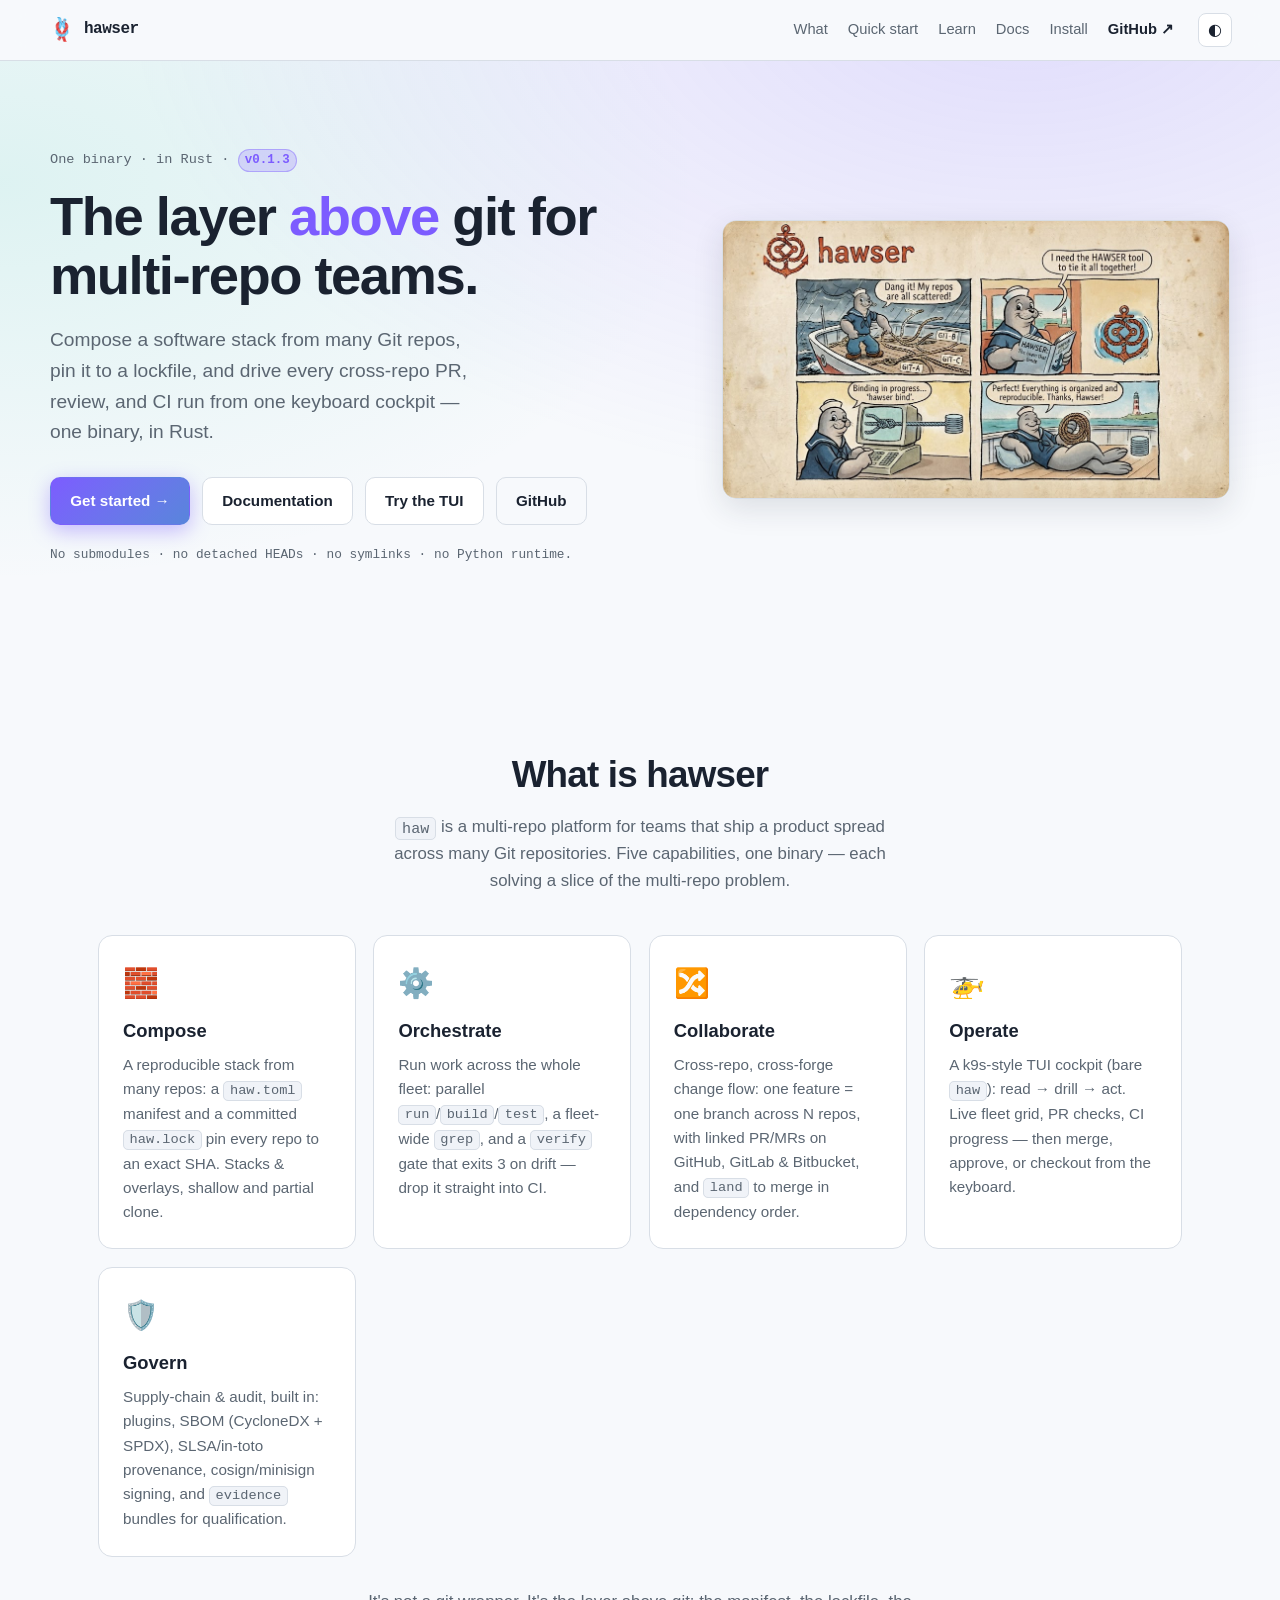
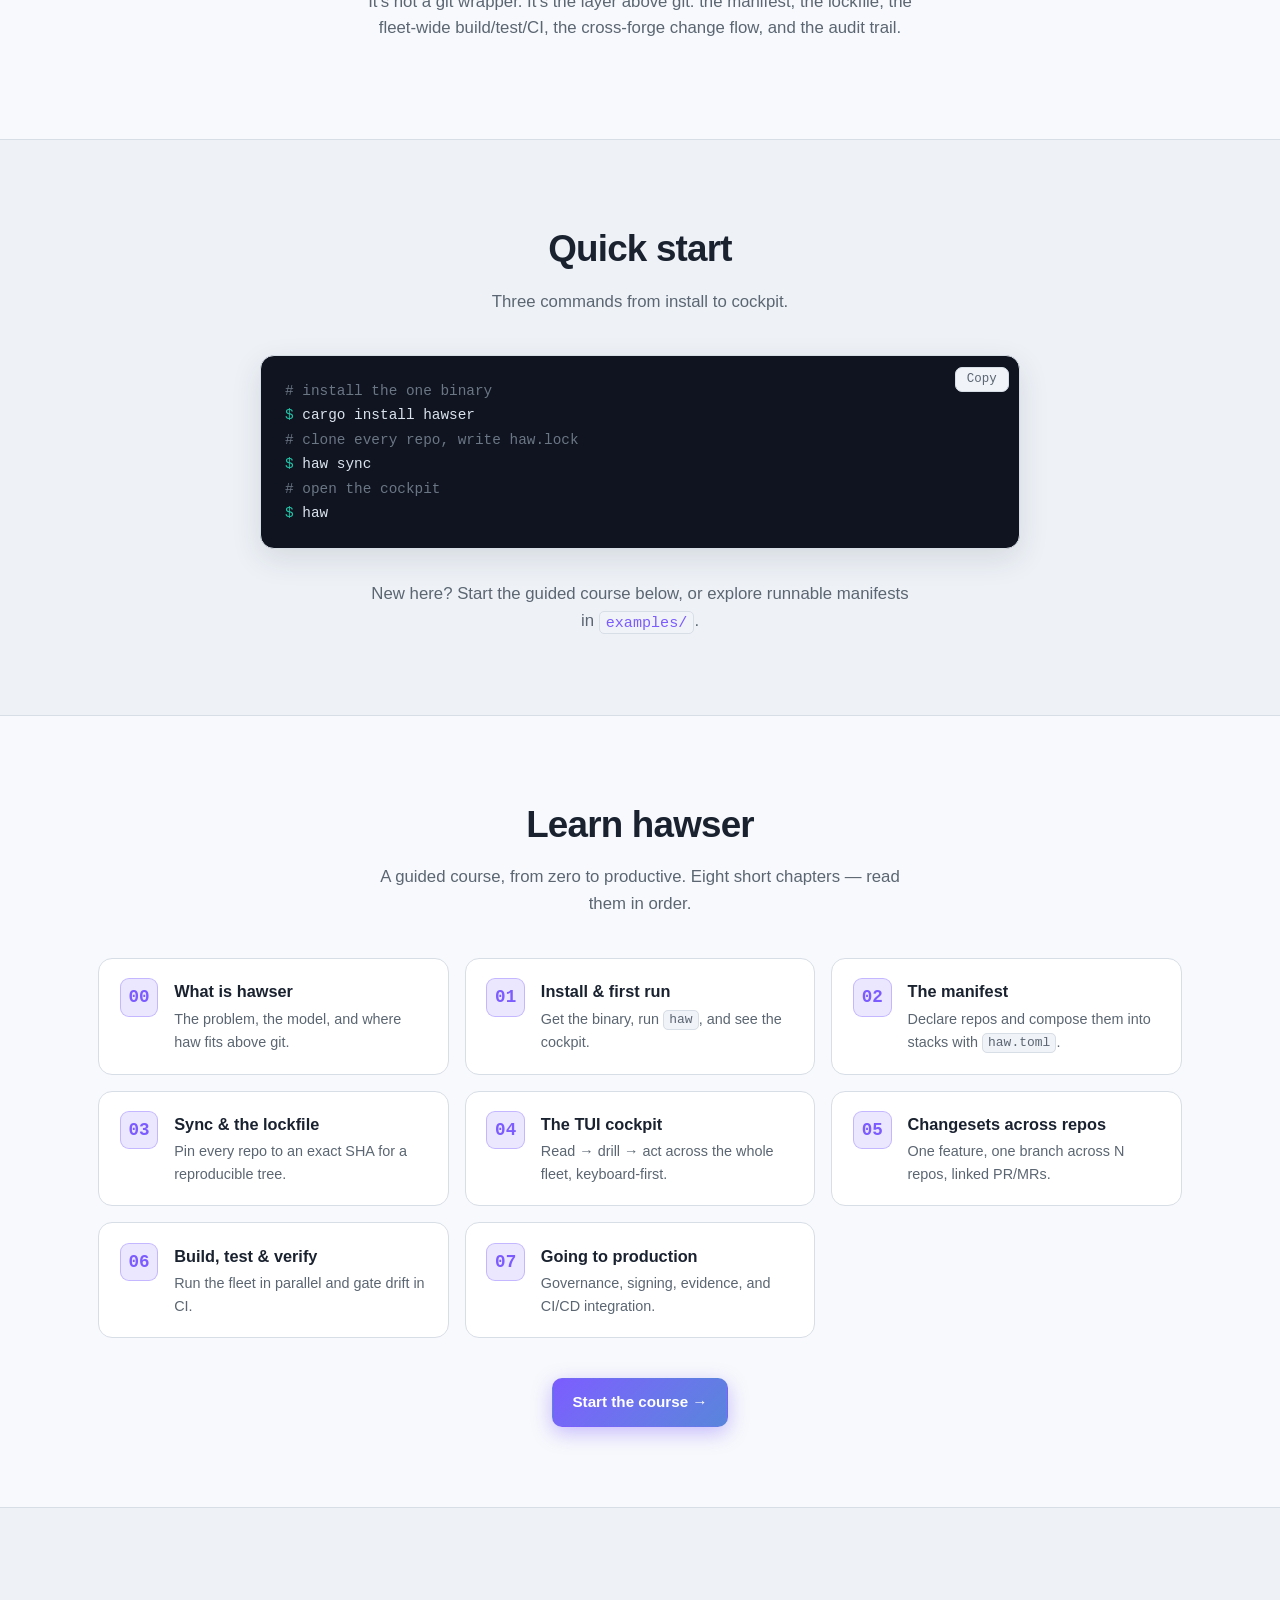
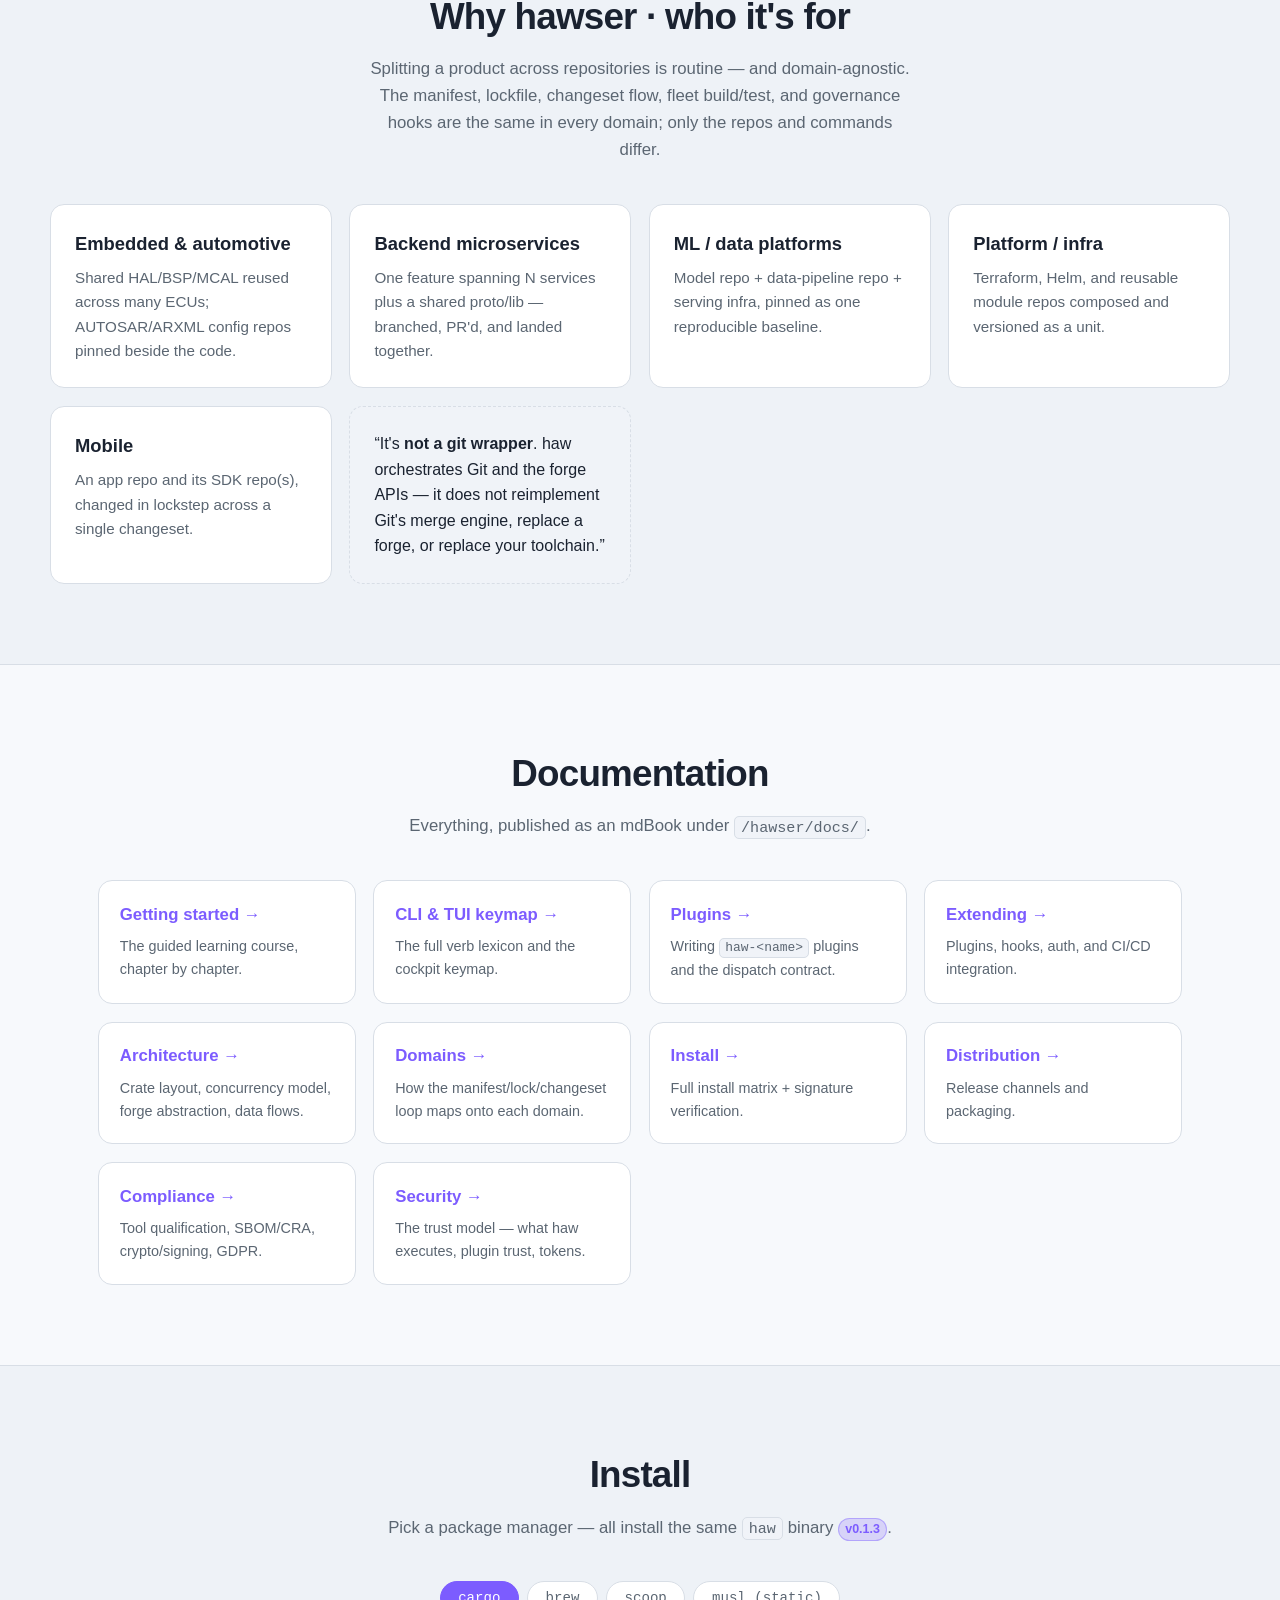
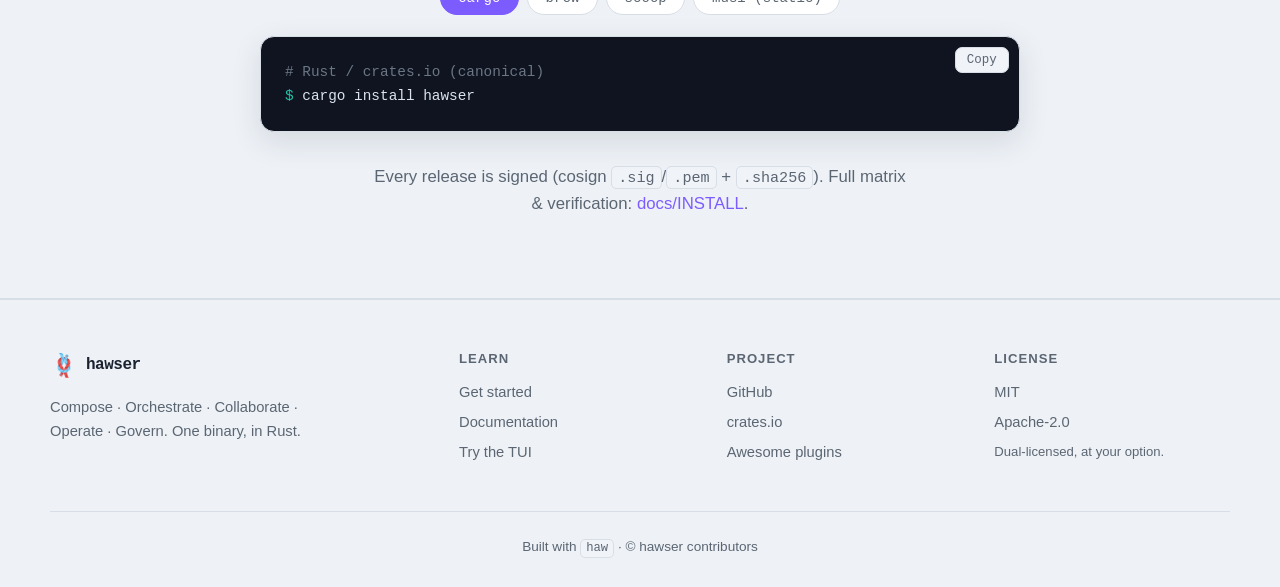
==== landing/index.html @ ba402259 "docs: 0.1.3 currency + pedagogical 'Learn hawser' course (8 chapters, OpenClassrooms-style) + a real" ====
<!DOCTYPE html>
<html lang="en" data-theme="dark">
<head>
<meta charset="utf-8">
<meta name="viewport" content="width=device-width, initial-scale=1">
<title>hawser — one binary to compose, orchestrate & govern a multi-repo stack</title>
<meta name="description" content="Compose a software stack from many Git repos, pin it to a lockfile, and drive every cross-repo PR, review, and CI run from one keyboard cockpit. One binary. In Rust.">
<meta name="color-scheme" content="dark light">
<meta property="og:title" content="hawser — the layer above git for multi-repo teams">
<meta property="og:description" content="Compose a stack from many Git repos, pin it to a lockfile, and drive every cross-repo PR, review, and CI run from one keyboard cockpit. One binary. In Rust.">
<meta property="og:image" content="hawser-comic.jpeg">
<meta property="og:type" content="website">
<link rel="stylesheet" href="styles.css">
<link rel="icon" href="data:image/svg+xml,<svg xmlns='http://www.w3.org/2000/svg' viewBox='0 0 100 100'><text y='.9em' font-size='90'>🪢</text></svg>">
</head>
<body>

<header class="nav">
  <a class="brand" href="#top">
    <span class="brand-mark">🪢</span>
    <span class="brand-name">hawser</span>
  </a>
  <nav class="nav-links">
    <a href="#what">What</a>
    <a href="#quickstart">Quick start</a>
    <a href="#learn">Learn</a>
    <a href="#docs">Docs</a>
    <a href="#install">Install</a>
    <a href="https://github.com/Nastwinns/hawser" class="nav-gh" rel="noopener">GitHub ↗</a>
  </nav>
  <button id="theme-toggle" class="theme-toggle" aria-label="Toggle light/dark theme" title="Toggle theme">◐</button>
</header>

<a id="top"></a>

<!-- ============ HERO ============ -->
<section class="hero">
  <div class="hero-inner">
    <div class="hero-copy">
      <p class="eyebrow">One binary · in Rust · <span class="badge">v0.1.3</span></p>
      <h1>The layer <em>above</em> git for multi-repo teams.</h1>
      <p class="tagline">
        Compose a software stack from many Git repos, pin it to a lockfile, and drive
        every cross-repo PR, review, and CI run from one keyboard cockpit — one binary,
        in Rust.
      </p>
      <div class="cta-row">
        <a class="btn btn-primary" href="/hawser/docs/learn/00-what-is-hawser.html">Get started →</a>
        <a class="btn" href="/hawser/docs/">Documentation</a>
        <a class="btn" href="/hawser/try/">Try the TUI</a>
        <a class="btn btn-ghost" href="https://github.com/Nastwinns/hawser" rel="noopener">GitHub</a>
      </div>
      <p class="hero-note">No submodules · no detached HEADs · no symlinks · no Python runtime.</p>
    </div>
    <div class="hero-art">
      <img src="hawser-comic.jpeg" alt="hawser — the beam that binds the repos" loading="eager" width="720" height="720">
    </div>
  </div>
</section>

<!-- ============ WHAT IS HAWSER (5 PILLARS) ============ -->
<section id="what" class="section">
  <div class="section-head">
    <h2>What is hawser</h2>
    <p class="lede">
      <code>haw</code> is a multi-repo platform for teams that ship a product spread across
      many Git repositories. Five capabilities, one binary — each solving a slice of the
      multi-repo problem.
    </p>
  </div>
  <div class="grid cards-5">
    <article class="card">
      <span class="card-icon">🧱</span>
      <h3>Compose</h3>
      <p>A reproducible stack from many repos: a <code>haw.toml</code> manifest and a committed <code>haw.lock</code> pin every repo to an exact SHA. Stacks &amp; overlays, shallow and partial clone.</p>
    </article>
    <article class="card">
      <span class="card-icon">⚙️</span>
      <h3>Orchestrate</h3>
      <p>Run work across the whole fleet: parallel <code>run</code>/<code>build</code>/<code>test</code>, a fleet-wide <code>grep</code>, and a <code>verify</code> gate that exits 3 on drift — drop it straight into CI.</p>
    </article>
    <article class="card">
      <span class="card-icon">🔀</span>
      <h3>Collaborate</h3>
      <p>Cross-repo, cross-forge change flow: one feature = one branch across N repos, with linked PR/MRs on GitHub, GitLab &amp; Bitbucket, and <code>land</code> to merge in dependency order.</p>
    </article>
    <article class="card">
      <span class="card-icon">🚁</span>
      <h3>Operate</h3>
      <p>A k9s-style TUI cockpit (bare <code>haw</code>): read → drill → act. Live fleet grid, PR checks, CI progress — then merge, approve, or checkout from the keyboard.</p>
    </article>
    <article class="card">
      <span class="card-icon">🛡️</span>
      <h3>Govern</h3>
      <p>Supply-chain &amp; audit, built in: plugins, SBOM (CycloneDX + SPDX), SLSA/in-toto provenance, cosign/minisign signing, and <code>evidence</code> bundles for qualification.</p>
    </article>
  </div>
  <p class="not-a-wrapper">
    It's not a git wrapper. It's the layer above git: the manifest, the lockfile, the
    fleet-wide build/test/CI, the cross-forge change flow, and the audit trail.
  </p>
</section>

<!-- ============ QUICK START ============ -->
<section id="quickstart" class="section section-alt">
  <div class="section-head">
    <h2>Quick start</h2>
    <p class="lede">Three commands from install to cockpit.</p>
  </div>
  <div class="code-block">
    <button class="copy-btn" data-copy="cargo install hawser
haw sync
haw" aria-label="Copy commands">Copy</button>
    <pre><code><span class="c-comment"># install the one binary</span>
<span class="c-prompt">$</span> cargo install hawser
<span class="c-comment"># clone every repo, write haw.lock</span>
<span class="c-prompt">$</span> haw sync
<span class="c-comment"># open the cockpit</span>
<span class="c-prompt">$</span> haw</code></pre>
  </div>
  <p class="lede center">
    New here? Start the guided course below, or explore runnable manifests in
    <a href="https://github.com/Nastwinns/hawser/tree/main/examples" rel="noopener"><code>examples/</code></a>.
  </p>
</section>

<!-- ============ LEARN (COURSE) ============ -->
<section id="learn" class="section">
  <div class="section-head">
    <h2>Learn hawser</h2>
    <p class="lede">A guided course, from zero to productive. Eight short chapters — read them in order.</p>
  </div>
  <ol class="course">
    <li class="course-step">
      <a href="/hawser/docs/learn/00-what-is-hawser.html">
        <span class="step-num">00</span>
        <span class="step-body"><strong>What is hawser</strong><span>The problem, the model, and where haw fits above git.</span></span>
      </a>
    </li>
    <li class="course-step">
      <a href="/hawser/docs/learn/01-install-and-first-run.html">
        <span class="step-num">01</span>
        <span class="step-body"><strong>Install &amp; first run</strong><span>Get the binary, run <code>haw</code>, and see the cockpit.</span></span>
      </a>
    </li>
    <li class="course-step">
      <a href="/hawser/docs/learn/02-the-manifest.html">
        <span class="step-num">02</span>
        <span class="step-body"><strong>The manifest</strong><span>Declare repos and compose them into stacks with <code>haw.toml</code>.</span></span>
      </a>
    </li>
    <li class="course-step">
      <a href="/hawser/docs/learn/03-sync-and-the-lockfile.html">
        <span class="step-num">03</span>
        <span class="step-body"><strong>Sync &amp; the lockfile</strong><span>Pin every repo to an exact SHA for a reproducible tree.</span></span>
      </a>
    </li>
    <li class="course-step">
      <a href="/hawser/docs/learn/04-the-tui-cockpit.html">
        <span class="step-num">04</span>
        <span class="step-body"><strong>The TUI cockpit</strong><span>Read → drill → act across the whole fleet, keyboard-first.</span></span>
      </a>
    </li>
    <li class="course-step">
      <a href="/hawser/docs/learn/05-changesets-across-repos.html">
        <span class="step-num">05</span>
        <span class="step-body"><strong>Changesets across repos</strong><span>One feature, one branch across N repos, linked PR/MRs.</span></span>
      </a>
    </li>
    <li class="course-step">
      <a href="/hawser/docs/learn/06-build-test-and-verify.html">
        <span class="step-num">06</span>
        <span class="step-body"><strong>Build, test &amp; verify</strong><span>Run the fleet in parallel and gate drift in CI.</span></span>
      </a>
    </li>
    <li class="course-step">
      <a href="/hawser/docs/learn/07-going-to-production.html">
        <span class="step-num">07</span>
        <span class="step-body"><strong>Going to production</strong><span>Governance, signing, evidence, and CI/CD integration.</span></span>
      </a>
    </li>
  </ol>
  <div class="center">
    <a class="btn btn-primary" href="/hawser/docs/learn/00-what-is-hawser.html">Start the course →</a>
  </div>
</section>

<!-- ============ WHY / WHO IT'S FOR ============ -->
<section id="why" class="section section-alt">
  <div class="section-head">
    <h2>Why hawser · who it's for</h2>
    <p class="lede">
      Splitting a product across repositories is routine — and domain-agnostic. The
      manifest, lockfile, changeset flow, fleet build/test, and governance hooks are the
      same in every domain; only the repos and commands differ.
    </p>
  </div>
  <div class="grid cards-domains">
    <article class="card">
      <h3>Embedded &amp; automotive</h3>
      <p>Shared HAL/BSP/MCAL reused across many ECUs; AUTOSAR/ARXML config repos pinned beside the code.</p>
    </article>
    <article class="card">
      <h3>Backend microservices</h3>
      <p>One feature spanning N services plus a shared proto/lib — branched, PR'd, and landed together.</p>
    </article>
    <article class="card">
      <h3>ML / data platforms</h3>
      <p>Model repo + data-pipeline repo + serving infra, pinned as one reproducible baseline.</p>
    </article>
    <article class="card">
      <h3>Platform / infra</h3>
      <p>Terraform, Helm, and reusable module repos composed and versioned as a unit.</p>
    </article>
    <article class="card">
      <h3>Mobile</h3>
      <p>An app repo and its SDK repo(s), changed in lockstep across a single changeset.</p>
    </article>
    <article class="card card-quote">
      <p>“It's <strong>not a git wrapper</strong>. haw orchestrates Git and the forge APIs — it does not reimplement Git's merge engine, replace a forge, or replace your toolchain.”</p>
    </article>
  </div>
</section>

<!-- ============ DOCS INDEX ============ -->
<section id="docs" class="section">
  <div class="section-head">
    <h2>Documentation</h2>
    <p class="lede">Everything, published as an mdBook under <code>/hawser/docs/</code>.</p>
  </div>
  <div class="grid docs-grid">
    <a class="doc-link" href="/hawser/docs/learn/00-what-is-hawser.html">
      <h3>Getting started →</h3><p>The guided learning course, chapter by chapter.</p>
    </a>
    <a class="doc-link" href="/hawser/docs/CLI-DESIGN.html">
      <h3>CLI &amp; TUI keymap →</h3><p>The full verb lexicon and the cockpit keymap.</p>
    </a>
    <a class="doc-link" href="/hawser/docs/PLUGINS.html">
      <h3>Plugins →</h3><p>Writing <code>haw-&lt;name&gt;</code> plugins and the dispatch contract.</p>
    </a>
    <a class="doc-link" href="/hawser/docs/EXTENDING.html">
      <h3>Extending →</h3><p>Plugins, hooks, auth, and CI/CD integration.</p>
    </a>
    <a class="doc-link" href="/hawser/docs/ARCHITECTURE.html">
      <h3>Architecture →</h3><p>Crate layout, concurrency model, forge abstraction, data flows.</p>
    </a>
    <a class="doc-link" href="/hawser/docs/DOMAINS.html">
      <h3>Domains →</h3><p>How the manifest/lock/changeset loop maps onto each domain.</p>
    </a>
    <a class="doc-link" href="/hawser/docs/INSTALL.html">
      <h3>Install →</h3><p>Full install matrix + signature verification.</p>
    </a>
    <a class="doc-link" href="https://github.com/Nastwinns/hawser/blob/main/docs/DISTRIBUTION.md" rel="noopener">
      <h3>Distribution →</h3><p>Release channels and packaging.</p>
    </a>
    <a class="doc-link" href="/hawser/docs/COMPLIANCE.html">
      <h3>Compliance →</h3><p>Tool qualification, SBOM/CRA, crypto/signing, GDPR.</p>
    </a>
    <a class="doc-link" href="/hawser/docs/SECURITY.html">
      <h3>Security →</h3><p>The trust model — what haw executes, plugin trust, tokens.</p>
    </a>
  </div>
</section>

<!-- ============ INSTALL ============ -->
<section id="install" class="section section-alt">
  <div class="section-head">
    <h2>Install</h2>
    <p class="lede">Pick a package manager — all install the same <code>haw</code> binary <span class="badge">v0.1.3</span>.</p>
  </div>
  <div class="tabs" role="tablist">
    <button class="tab active" role="tab" data-tab="cargo">cargo</button>
    <button class="tab" role="tab" data-tab="brew">brew</button>
    <button class="tab" role="tab" data-tab="scoop">scoop</button>
    <button class="tab" role="tab" data-tab="musl">musl (static)</button>
  </div>

  <div class="tab-panel active" data-panel="cargo">
    <div class="code-block">
      <button class="copy-btn" data-copy="cargo install hawser" aria-label="Copy command">Copy</button>
      <pre><code><span class="c-comment"># Rust / crates.io (canonical)</span>
<span class="c-prompt">$</span> cargo install hawser</code></pre>
    </div>
  </div>
  <div class="tab-panel" data-panel="brew">
    <div class="code-block">
      <button class="copy-btn" data-copy="brew install nastwinns/tap/hawser" aria-label="Copy command">Copy</button>
      <pre><code><span class="c-comment"># macOS + Linux (Homebrew)</span>
<span class="c-prompt">$</span> brew install nastwinns/tap/hawser</code></pre>
    </div>
  </div>
  <div class="tab-panel" data-panel="scoop">
    <div class="code-block">
      <button class="copy-btn" data-copy="scoop bucket add nastwinns https://github.com/Nastwinns/scoop-bucket
scoop install hawser" aria-label="Copy command">Copy</button>
      <pre><code><span class="c-comment"># Windows (Scoop)</span>
<span class="c-prompt">$</span> scoop bucket add nastwinns https://github.com/Nastwinns/scoop-bucket
<span class="c-prompt">$</span> scoop install hawser</code></pre>
    </div>
  </div>
  <div class="tab-panel" data-panel="musl">
    <div class="code-block">
      <button class="copy-btn" data-copy="curl -sSL https://github.com/Nastwinns/hawser/releases/download/v0.1.3/haw-0.1.3-x86_64-unknown-linux-musl.tar.gz | tar xz && sudo install haw /usr/local/bin/" aria-label="Copy command">Copy</button>
      <pre><code><span class="c-comment"># Fully static — no glibc, no runtime; ideal for servers, containers, air-gap</span>
<span class="c-prompt">$</span> curl -sSL https://github.com/Nastwinns/hawser/releases/download/v0.1.3/\
haw-0.1.3-x86_64-unknown-linux-musl.tar.gz | tar xz \
  &amp;&amp; sudo install haw /usr/local/bin/</code></pre>
    </div>
  </div>
  <p class="lede center">
    Every release is signed (cosign <code>.sig</code>/<code>.pem</code> + <code>.sha256</code>).
    Full matrix &amp; verification: <a href="/hawser/docs/INSTALL.html">docs/INSTALL</a>.
  </p>
</section>

<!-- ============ FOOTER ============ -->
<footer class="footer">
  <div class="footer-grid">
    <div class="footer-col">
      <span class="brand"><span class="brand-mark">🪢</span><span class="brand-name">hawser</span></span>
      <p class="footer-tag">Compose · Orchestrate · Collaborate · Operate · Govern. One binary, in Rust.</p>
    </div>
    <div class="footer-col">
      <h4>Learn</h4>
      <a href="/hawser/docs/learn/00-what-is-hawser.html">Get started</a>
      <a href="/hawser/docs/">Documentation</a>
      <a href="/hawser/try/">Try the TUI</a>
    </div>
    <div class="footer-col">
      <h4>Project</h4>
      <a href="https://github.com/Nastwinns/hawser" rel="noopener">GitHub</a>
      <a href="https://crates.io/crates/hawser" rel="noopener">crates.io</a>
      <a href="https://github.com/Nastwinns/hawser/blob/main/AWESOME-HAW-PLUGINS.md" rel="noopener">Awesome plugins</a>
    </div>
    <div class="footer-col">
      <h4>License</h4>
      <a href="https://github.com/Nastwinns/hawser/blob/main/LICENSE-MIT" rel="noopener">MIT</a>
      <a href="https://github.com/Nastwinns/hawser/blob/main/LICENSE-APACHE" rel="noopener">Apache-2.0</a>
      <p class="footer-small">Dual-licensed, at your option.</p>
    </div>
  </div>
  <p class="footer-bottom">Built with <code>haw</code> · © hawser contributors</p>
</footer>

<script src="app.js"></script>
</body>
</html>
---- landing/styles.css ----
/* ===== hawser landing — hand-written CSS ===== */

:root {
  --bg:        #0d1117;
  --bg-alt:    #12181f;
  --surface:   #161b22;
  --surface-2: #1c232c;
  --border:    #2a323d;
  --text:      #e6edf3;
  --text-dim:  #9aa7b4;
  --accent:    #7c5cff;   /* hawser violet */
  --accent-2:  #22c3a6;   /* teal */
  --accent-3:  #ffb454;   /* rope amber */
  --code-bg:   #0a0e14;
  --shadow:    0 10px 40px rgba(0,0,0,.4);
  --radius:    14px;
  --mono: ui-monospace, "SF Mono", "JetBrains Mono", "Fira Code", Menlo, Consolas, monospace;
  --sans: -apple-system, BlinkMacSystemFont, "Segoe UI", Roboto, Helvetica, Arial, sans-serif;
}

[data-theme="light"] {
  --bg:        #f7f9fc;
  --bg-alt:    #eef2f7;
  --surface:   #ffffff;
  --surface-2: #f0f3f8;
  --border:    #d8dee6;
  --text:      #1a2230;
  --text-dim:  #5b6672;
  --code-bg:   #0f1420;
  --shadow:    0 10px 30px rgba(30,40,60,.12);
}

* { box-sizing: border-box; }

html { scroll-behavior: smooth; }

body {
  margin: 0;
  font-family: var(--sans);
  background: var(--bg);
  color: var(--text);
  line-height: 1.6;
  -webkit-font-smoothing: antialiased;
}

a { color: var(--accent); text-decoration: none; }
a:hover { text-decoration: underline; }

code {
  font-family: var(--mono);
  font-size: .9em;
  background: var(--surface-2);
  padding: .1em .4em;
  border-radius: 5px;
  border: 1px solid var(--border);
}

em { font-style: normal; color: var(--accent); }

/* ===== NAV ===== */
.nav {
  position: sticky;
  top: 0;
  z-index: 50;
  display: flex;
  align-items: center;
  gap: 1.5rem;
  padding: .75rem clamp(1rem, 5vw, 3rem);
  background: color-mix(in srgb, var(--bg) 82%, transparent);
  backdrop-filter: blur(12px);
  border-bottom: 1px solid var(--border);
}
.brand { display: flex; align-items: center; gap: .5rem; font-weight: 700; color: var(--text); }
.brand:hover { text-decoration: none; }
.brand-mark { font-size: 1.4rem; }
.brand-name { font-family: var(--mono); letter-spacing: -.5px; }
.nav-links { display: flex; gap: 1.25rem; margin-left: auto; align-items: center; }
.nav-links a { color: var(--text-dim); font-size: .92rem; }
.nav-links a:hover { color: var(--text); text-decoration: none; }
.nav-gh { color: var(--text) !important; font-weight: 600; }
.theme-toggle {
  background: var(--surface); border: 1px solid var(--border); color: var(--text);
  width: 34px; height: 34px; border-radius: 8px; cursor: pointer; font-size: 1rem;
}
.theme-toggle:hover { border-color: var(--accent); }

/* ===== HERO ===== */
.hero {
  padding: clamp(2.5rem, 7vw, 5.5rem) clamp(1rem, 5vw, 3rem);
  background:
    radial-gradient(900px 500px at 80% -10%, color-mix(in srgb, var(--accent) 18%, transparent), transparent),
    radial-gradient(700px 400px at 0% 20%, color-mix(in srgb, var(--accent-2) 12%, transparent), transparent);
}
.hero-inner {
  max-width: 1180px; margin: 0 auto;
  display: grid; grid-template-columns: 1.1fr .9fr; gap: clamp(1.5rem, 4vw, 3.5rem);
  align-items: center;
}
.eyebrow { font-family: var(--mono); color: var(--text-dim); font-size: .85rem; margin: 0 0 1rem; }
.badge {
  display: inline-block; background: color-mix(in srgb, var(--accent) 20%, transparent);
  color: var(--accent); border: 1px solid color-mix(in srgb, var(--accent) 40%, transparent);
  padding: .05em .5em; border-radius: 999px; font-size: .78rem; font-weight: 600;
}
.hero h1 {
  font-size: clamp(2.1rem, 5vw, 3.4rem); line-height: 1.08; margin: 0 0 1.2rem; letter-spacing: -1.5px;
}
.tagline { font-size: clamp(1rem, 2vw, 1.2rem); color: var(--text-dim); max-width: 40ch; margin: 0 0 1.8rem; }
.cta-row { display: flex; flex-wrap: wrap; gap: .75rem; margin-bottom: 1.2rem; }
.hero-note { font-family: var(--mono); font-size: .8rem; color: var(--text-dim); }
.hero-art img {
  width: 100%; height: auto; border-radius: var(--radius);
  box-shadow: var(--shadow); border: 1px solid var(--border);
}

/* ===== BUTTONS ===== */
.btn {
  display: inline-flex; align-items: center; gap: .4rem;
  padding: .7rem 1.2rem; border-radius: 10px; font-weight: 600; font-size: .95rem;
  border: 1px solid var(--border); background: var(--surface); color: var(--text);
  transition: transform .12s ease, border-color .12s ease, background .12s ease;
}
.btn:hover { text-decoration: none; transform: translateY(-2px); border-color: var(--accent); }
.btn-primary {
  background: linear-gradient(135deg, var(--accent), color-mix(in srgb, var(--accent) 60%, var(--accent-2)));
  color: #fff; border-color: transparent;
  box-shadow: 0 6px 20px color-mix(in srgb, var(--accent) 40%, transparent);
}
.btn-primary:hover { color: #fff; }
.btn-ghost { background: transparent; }

/* ===== SECTIONS ===== */
.section { padding: clamp(3rem, 7vw, 5rem) clamp(1rem, 5vw, 3rem); max-width: 1180px; margin: 0 auto; }
.section-alt { max-width: none; background: var(--bg-alt); border-block: 1px solid var(--border); }
.section-alt > * { max-width: 1180px; margin-inline: auto; }
.section-head { text-align: center; margin-bottom: 2.5rem; }
.section-head h2 { font-size: clamp(1.6rem, 3.5vw, 2.3rem); margin: 0 0 .6rem; letter-spacing: -.8px; }
.lede { color: var(--text-dim); max-width: 58ch; margin: 0 auto; font-size: 1.05rem; }
.lede.center { text-align: center; margin-top: 2rem; }
.center { text-align: center; }

/* ===== GRIDS / CARDS ===== */
.grid { display: grid; gap: 1.1rem; }
.cards-5 { grid-template-columns: repeat(auto-fit, minmax(220px, 1fr)); }
.cards-domains { grid-template-columns: repeat(auto-fit, minmax(240px, 1fr)); }
.docs-grid { grid-template-columns: repeat(auto-fit, minmax(250px, 1fr)); }

.card {
  background: var(--surface); border: 1px solid var(--border); border-radius: var(--radius);
  padding: 1.5rem; transition: transform .15s ease, border-color .15s ease;
}
.card:hover { transform: translateY(-3px); border-color: color-mix(in srgb, var(--accent) 50%, var(--border)); }
.card-icon { font-size: 1.8rem; display: block; margin-bottom: .6rem; }
.card h3 { margin: 0 0 .5rem; font-size: 1.15rem; }
.card p { margin: 0; color: var(--text-dim); font-size: .95rem; }
.card-quote { display: flex; align-items: center; background: var(--surface-2); border-style: dashed; }
.card-quote p { color: var(--text); font-size: 1rem; }

.not-a-wrapper {
  margin-top: 2rem; text-align: center; color: var(--text-dim);
  max-width: 62ch; margin-inline: auto; font-size: 1.05rem;
}

/* ===== CODE BLOCK ===== */
.code-block { position: relative; max-width: 760px; margin: 0 auto; }
.code-block pre {
  background: var(--code-bg); color: #dbe4ee; border: 1px solid var(--border);
  border-radius: var(--radius); padding: 1.4rem 1.5rem; overflow-x: auto;
  font-family: var(--mono); font-size: .9rem; line-height: 1.7; box-shadow: var(--shadow);
}
.code-block code { background: none; border: none; padding: 0; font-size: inherit; color: inherit; }
.c-comment { color: #6b7684; }
.c-prompt { color: var(--accent-2); user-select: none; }
.copy-btn {
  position: absolute; top: .7rem; right: .7rem;
  background: var(--surface-2); border: 1px solid var(--border); color: var(--text-dim);
  padding: .3rem .7rem; border-radius: 7px; font-size: .78rem; cursor: pointer; font-family: var(--mono);
  transition: all .12s ease;
}
.copy-btn:hover { color: var(--text); border-color: var(--accent); }
.copy-btn.copied { color: var(--accent-2); border-color: var(--accent-2); }

/* ===== COURSE ===== */
.course {
  list-style: none; padding: 0; margin: 0 0 2.5rem;
  display: grid; grid-template-columns: repeat(auto-fit, minmax(300px, 1fr)); gap: 1rem; counter-reset: none;
}
.course-step a {
  display: flex; gap: 1rem; align-items: flex-start;
  background: var(--surface); border: 1px solid var(--border); border-radius: var(--radius);
  padding: 1.2rem 1.3rem; color: var(--text); height: 100%;
  transition: transform .15s ease, border-color .15s ease;
}
.course-step a:hover { text-decoration: none; transform: translateY(-3px); border-color: var(--accent); }
.step-num {
  font-family: var(--mono); font-weight: 700; font-size: 1.1rem;
  color: var(--accent); background: color-mix(in srgb, var(--accent) 15%, transparent);
  border: 1px solid color-mix(in srgb, var(--accent) 35%, transparent);
  min-width: 2.4rem; height: 2.4rem; display: grid; place-items: center; border-radius: 9px; flex: none;
}
.step-body { display: flex; flex-direction: column; gap: .2rem; }
.step-body strong { font-size: 1.02rem; }
.step-body span { color: var(--text-dim); font-size: .9rem; }

/* ===== DOCS LINKS ===== */
.doc-link {
  display: block; background: var(--surface); border: 1px solid var(--border);
  border-radius: var(--radius); padding: 1.3rem; color: var(--text);
  transition: transform .15s ease, border-color .15s ease;
}
.doc-link:hover { text-decoration: none; transform: translateY(-3px); border-color: var(--accent); }
.doc-link h3 { margin: 0 0 .4rem; font-size: 1.05rem; color: var(--accent); }
.doc-link p { margin: 0; color: var(--text-dim); font-size: .9rem; }

/* ===== TABS ===== */
.tabs { display: flex; flex-wrap: wrap; gap: .5rem; justify-content: center; margin-bottom: 1.3rem; }
.tab {
  background: var(--surface); border: 1px solid var(--border); color: var(--text-dim);
  padding: .5rem 1.1rem; border-radius: 999px; cursor: pointer; font-family: var(--mono); font-size: .88rem;
  transition: all .12s ease;
}
.tab:hover { color: var(--text); }
.tab.active { color: #fff; background: var(--accent); border-color: var(--accent); }
.tab-panel { display: none; }
.tab-panel.active { display: block; }

/* ===== FOOTER ===== */
.footer { background: var(--bg-alt); border-top: 1px solid var(--border); padding: 3rem clamp(1rem, 5vw, 3rem) 2rem; }
.footer-grid {
  max-width: 1180px; margin: 0 auto;
  display: grid; grid-template-columns: 1.6fr 1fr 1fr 1fr; gap: 2rem;
}
.footer-col h4 { margin: 0 0 .8rem; font-size: .82rem; text-transform: uppercase; letter-spacing: 1px; color: var(--text-dim); }
.footer-col a { display: block; color: var(--text-dim); font-size: .92rem; margin-bottom: .4rem; }
.footer-col a:hover { color: var(--text); text-decoration: none; }
.footer-tag { color: var(--text-dim); font-size: .92rem; max-width: 34ch; margin: .8rem 0 0; }
.footer-small { color: var(--text-dim); font-size: .82rem; margin: .3rem 0 0; }
.footer-bottom {
  max-width: 1180px; margin: 2.5rem auto 0; padding-top: 1.5rem; border-top: 1px solid var(--border);
  color: var(--text-dim); font-size: .85rem; text-align: center;
}

/* ===== RESPONSIVE ===== */
@media (max-width: 860px) {
  .hero-inner { grid-template-columns: 1fr; }
  .hero-art { order: -1; }
  .hero-art img { max-width: 420px; margin: 0 auto; display: block; }
  .nav-links { display: none; }
  .footer-grid { grid-template-columns: 1fr 1fr; }
}
@media (max-width: 520px) {
  .footer-grid { grid-template-columns: 1fr; }
  .cta-row .btn { flex: 1 1 auto; justify-content: center; }
}

@media (prefers-reduced-motion: reduce) {
  * { scroll-behavior: auto !important; transition: none !important; }
}
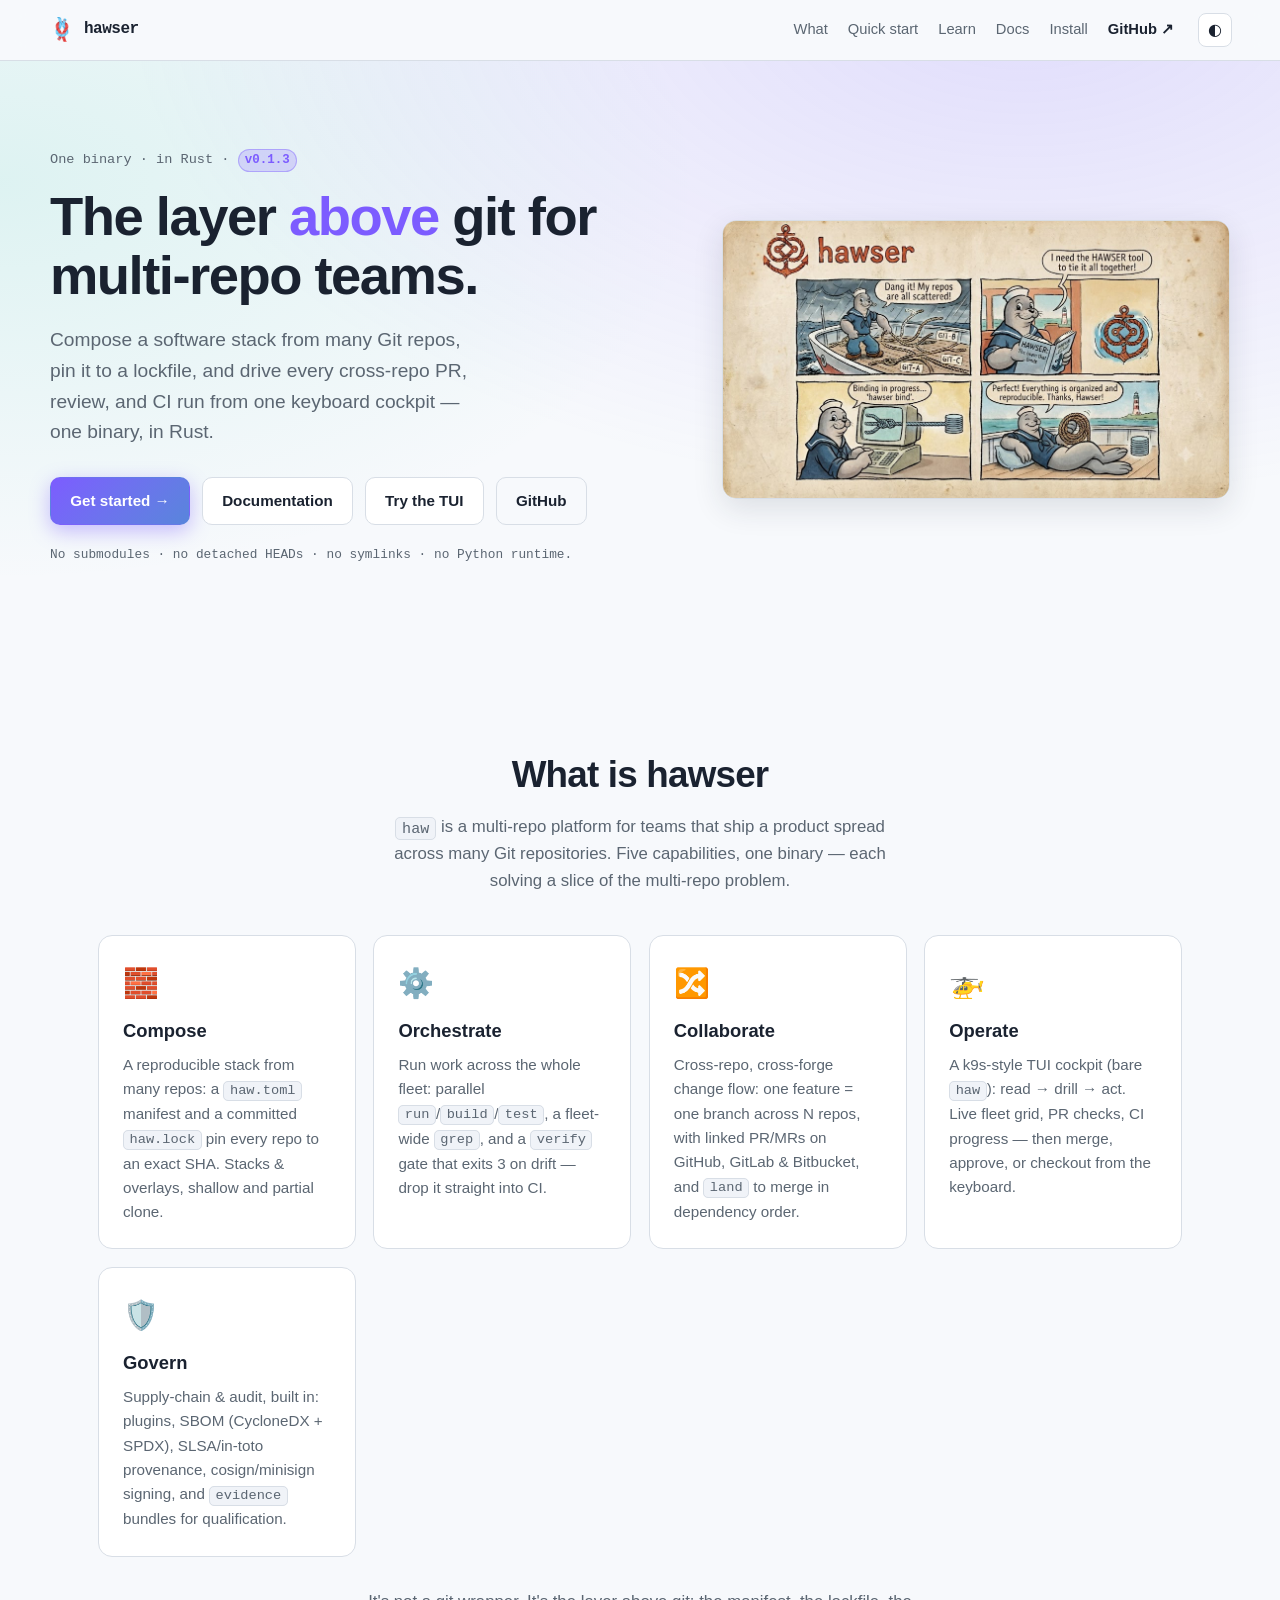
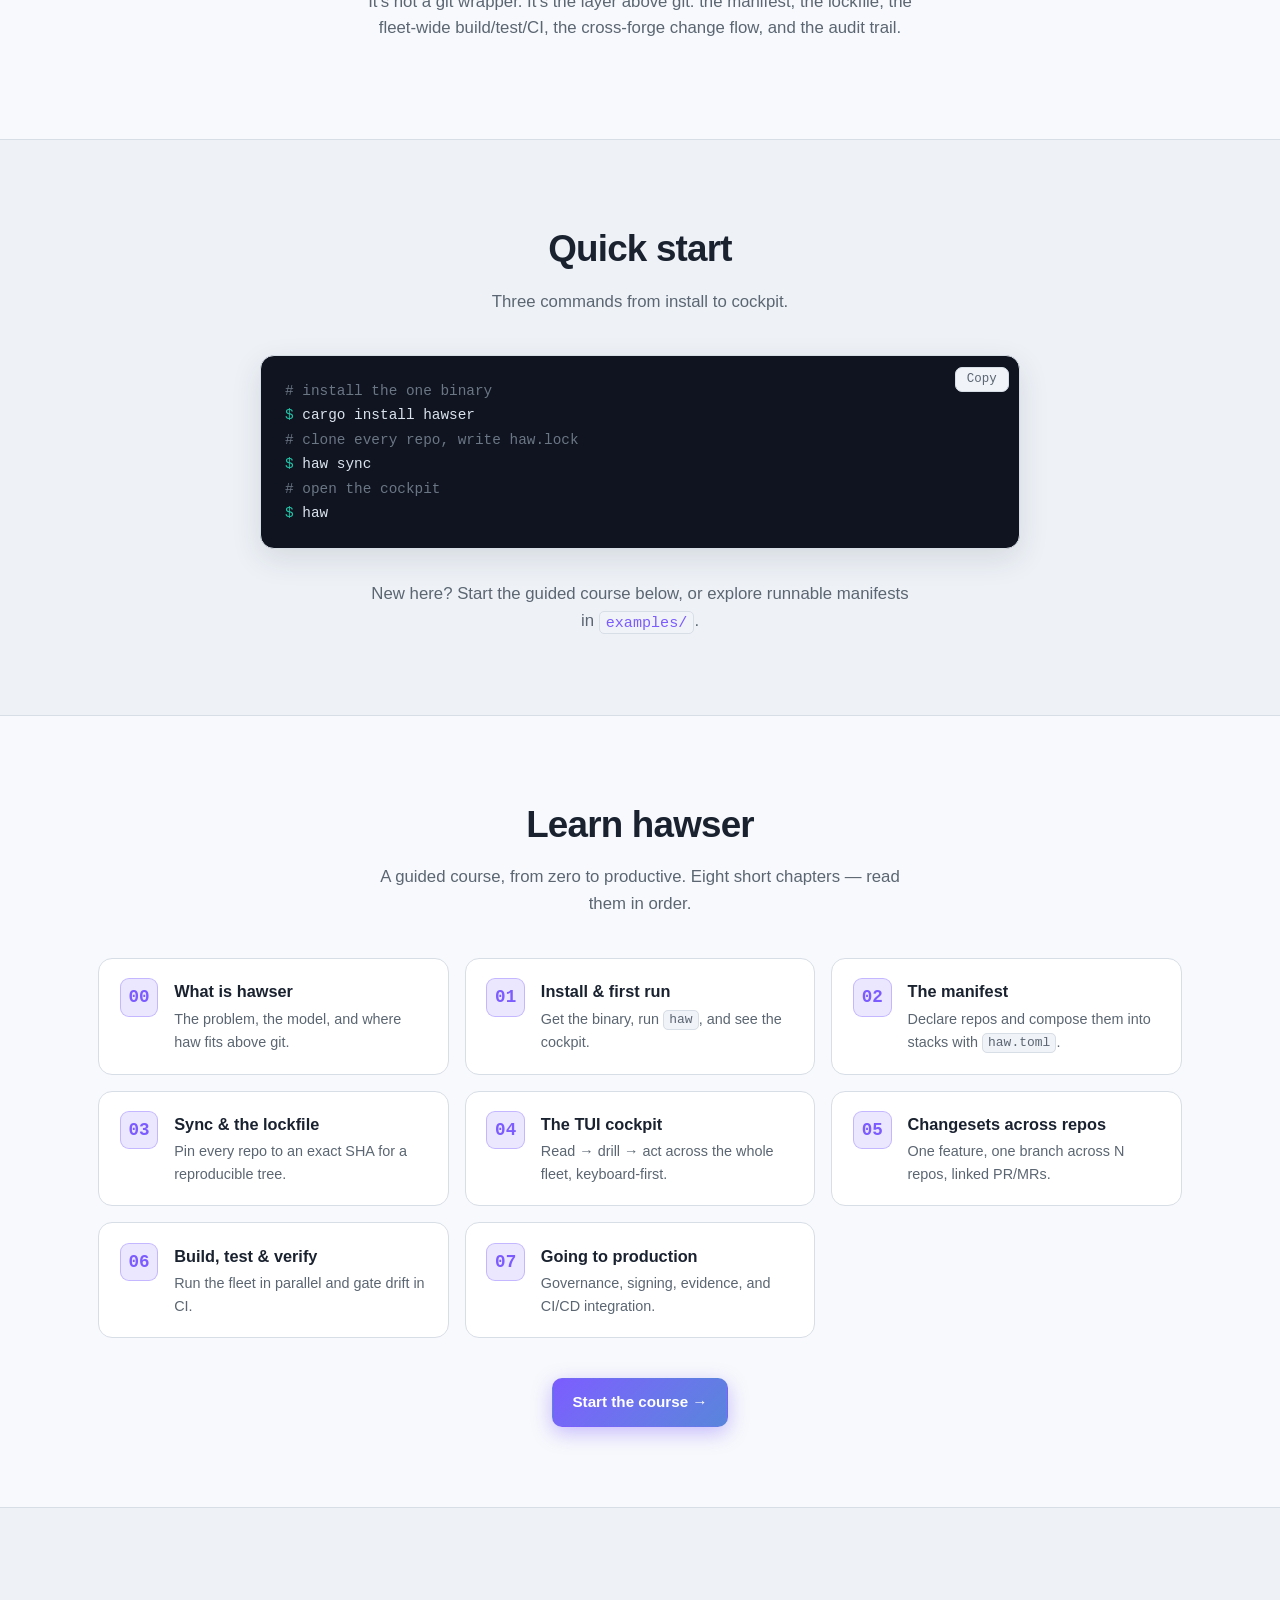
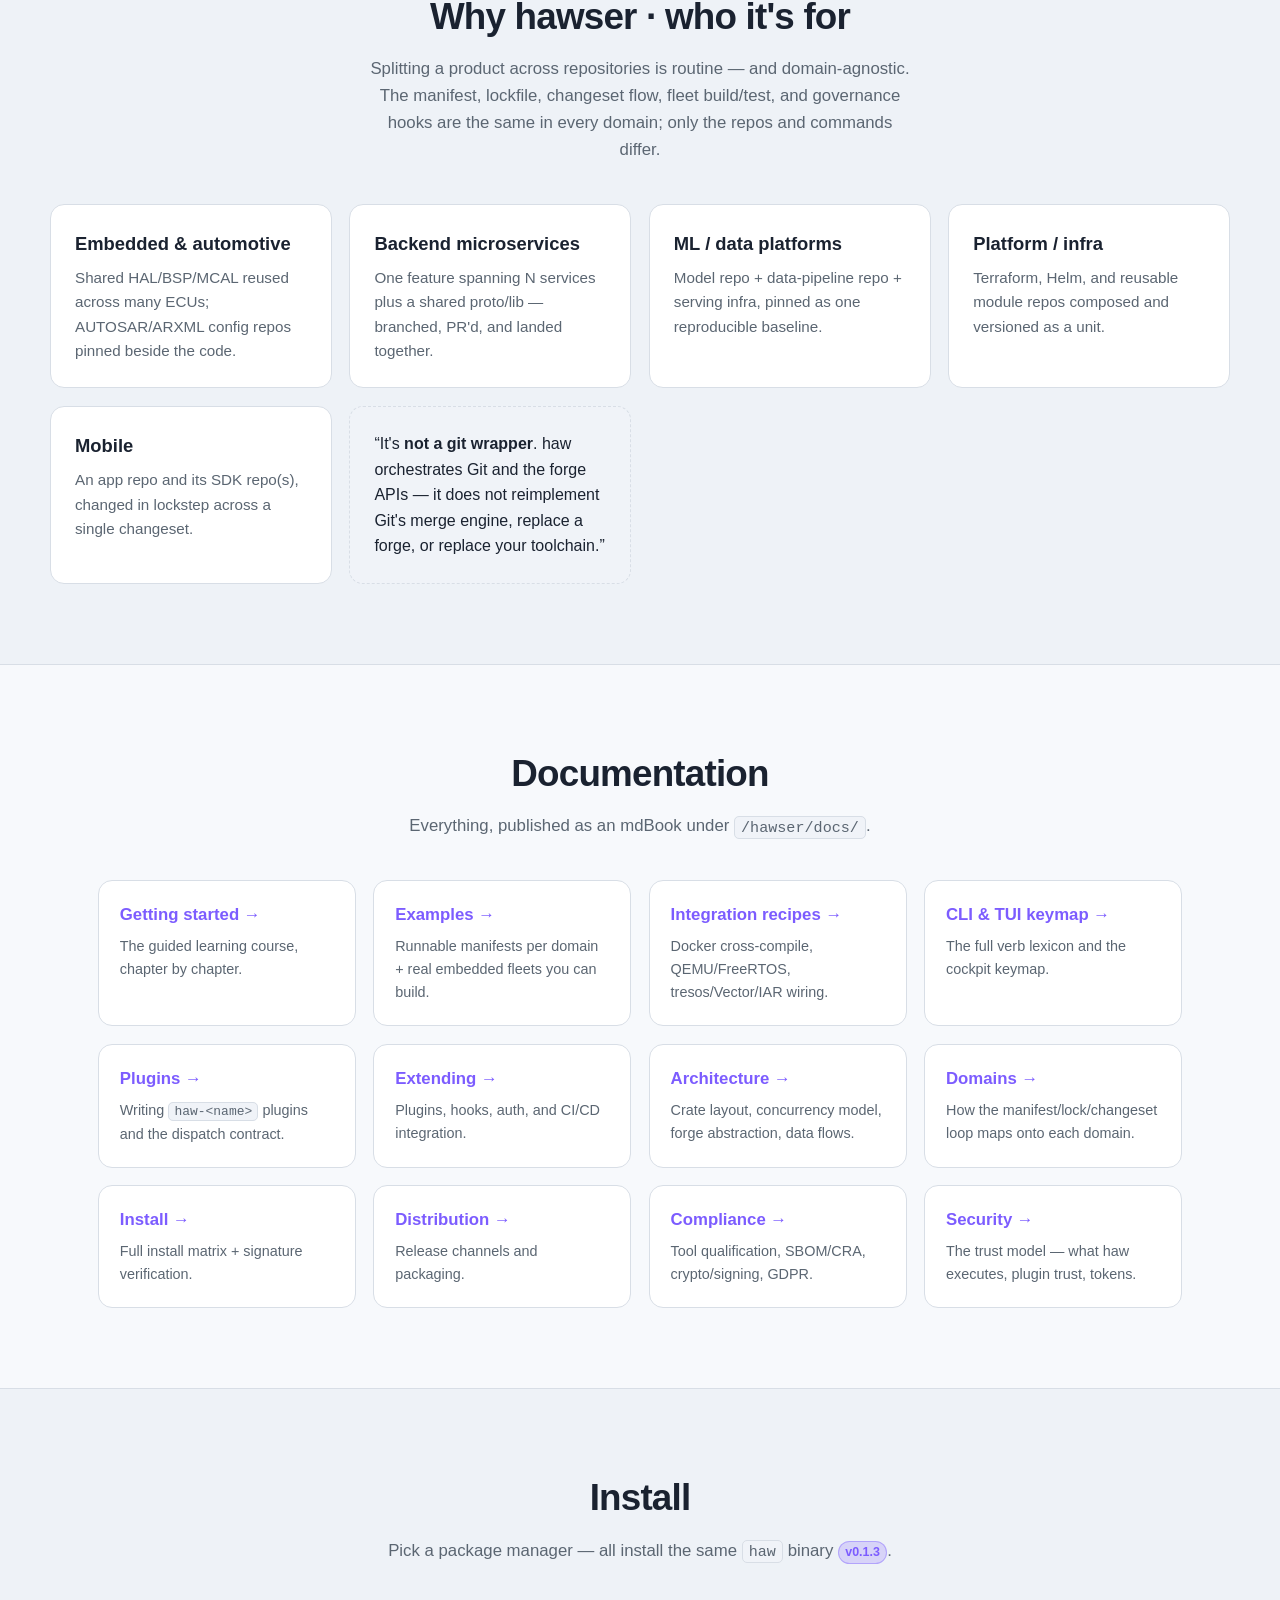
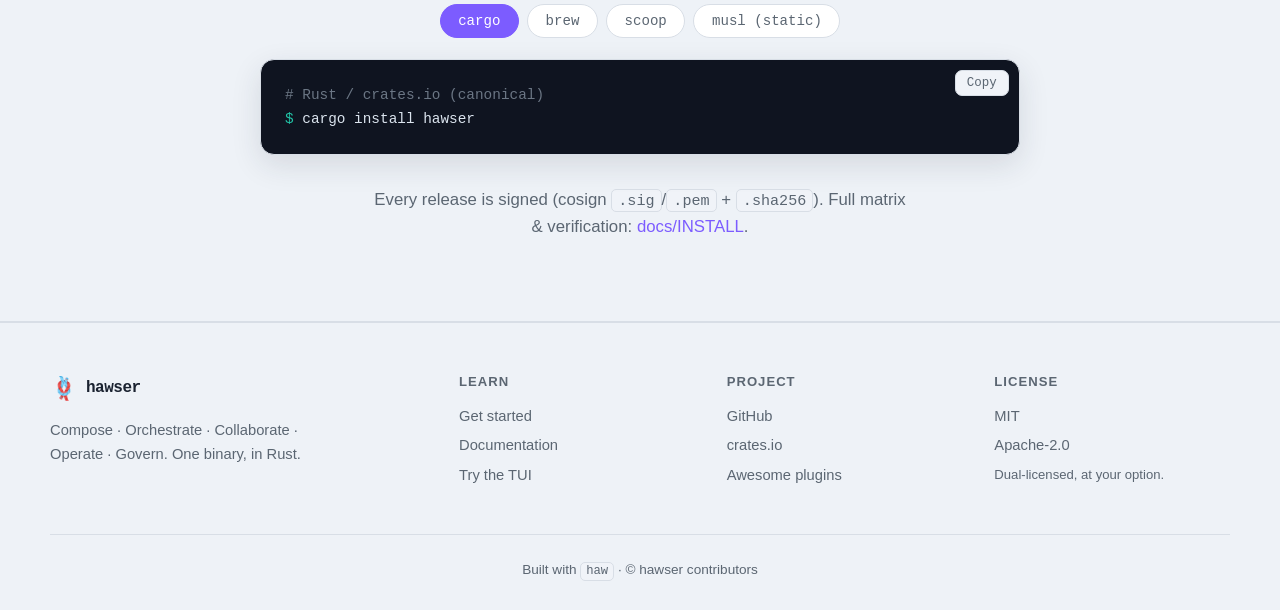
==== commit 8ff41906: "docs: surface examples on the site + mdBook — new EXAMPLES.md index (per-domain + embedded-real), Ex" ====
--- a/landing/index.html
+++ b/landing/index.html
@@ -232,6 +232,12 @@
     <a class="doc-link" href="/hawser/docs/learn/00-what-is-hawser.html">
       <h3>Getting started →</h3><p>The guided learning course, chapter by chapter.</p>
     </a>
+    <a class="doc-link" href="/hawser/docs/EXAMPLES.html">
+      <h3>Examples →</h3><p>Runnable manifests per domain + real embedded fleets you can build.</p>
+    </a>
+    <a class="doc-link" href="/hawser/docs/INTEGRATION.html">
+      <h3>Integration recipes →</h3><p>Docker cross-compile, QEMU/FreeRTOS, tresos/Vector/IAR wiring.</p>
+    </a>
     <a class="doc-link" href="/hawser/docs/CLI-DESIGN.html">
       <h3>CLI &amp; TUI keymap →</h3><p>The full verb lexicon and the cockpit keymap.</p>
     </a>
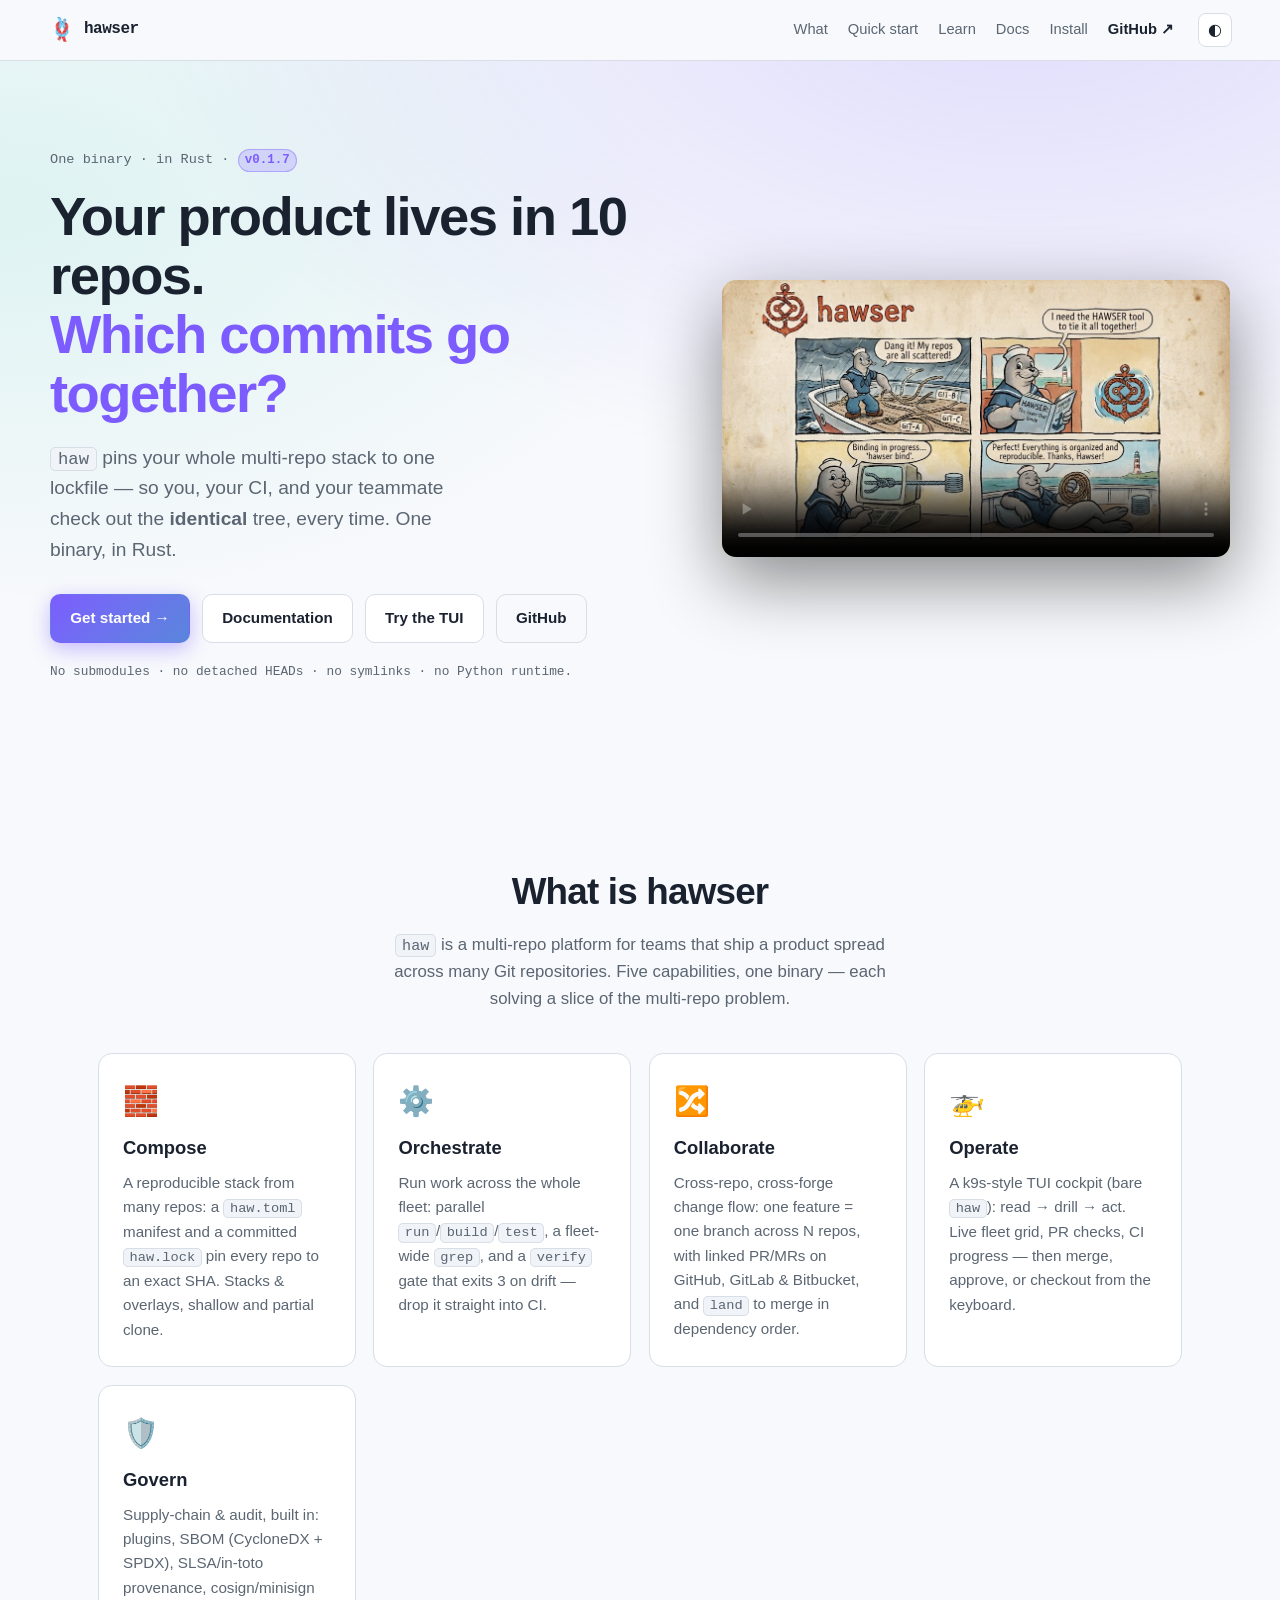
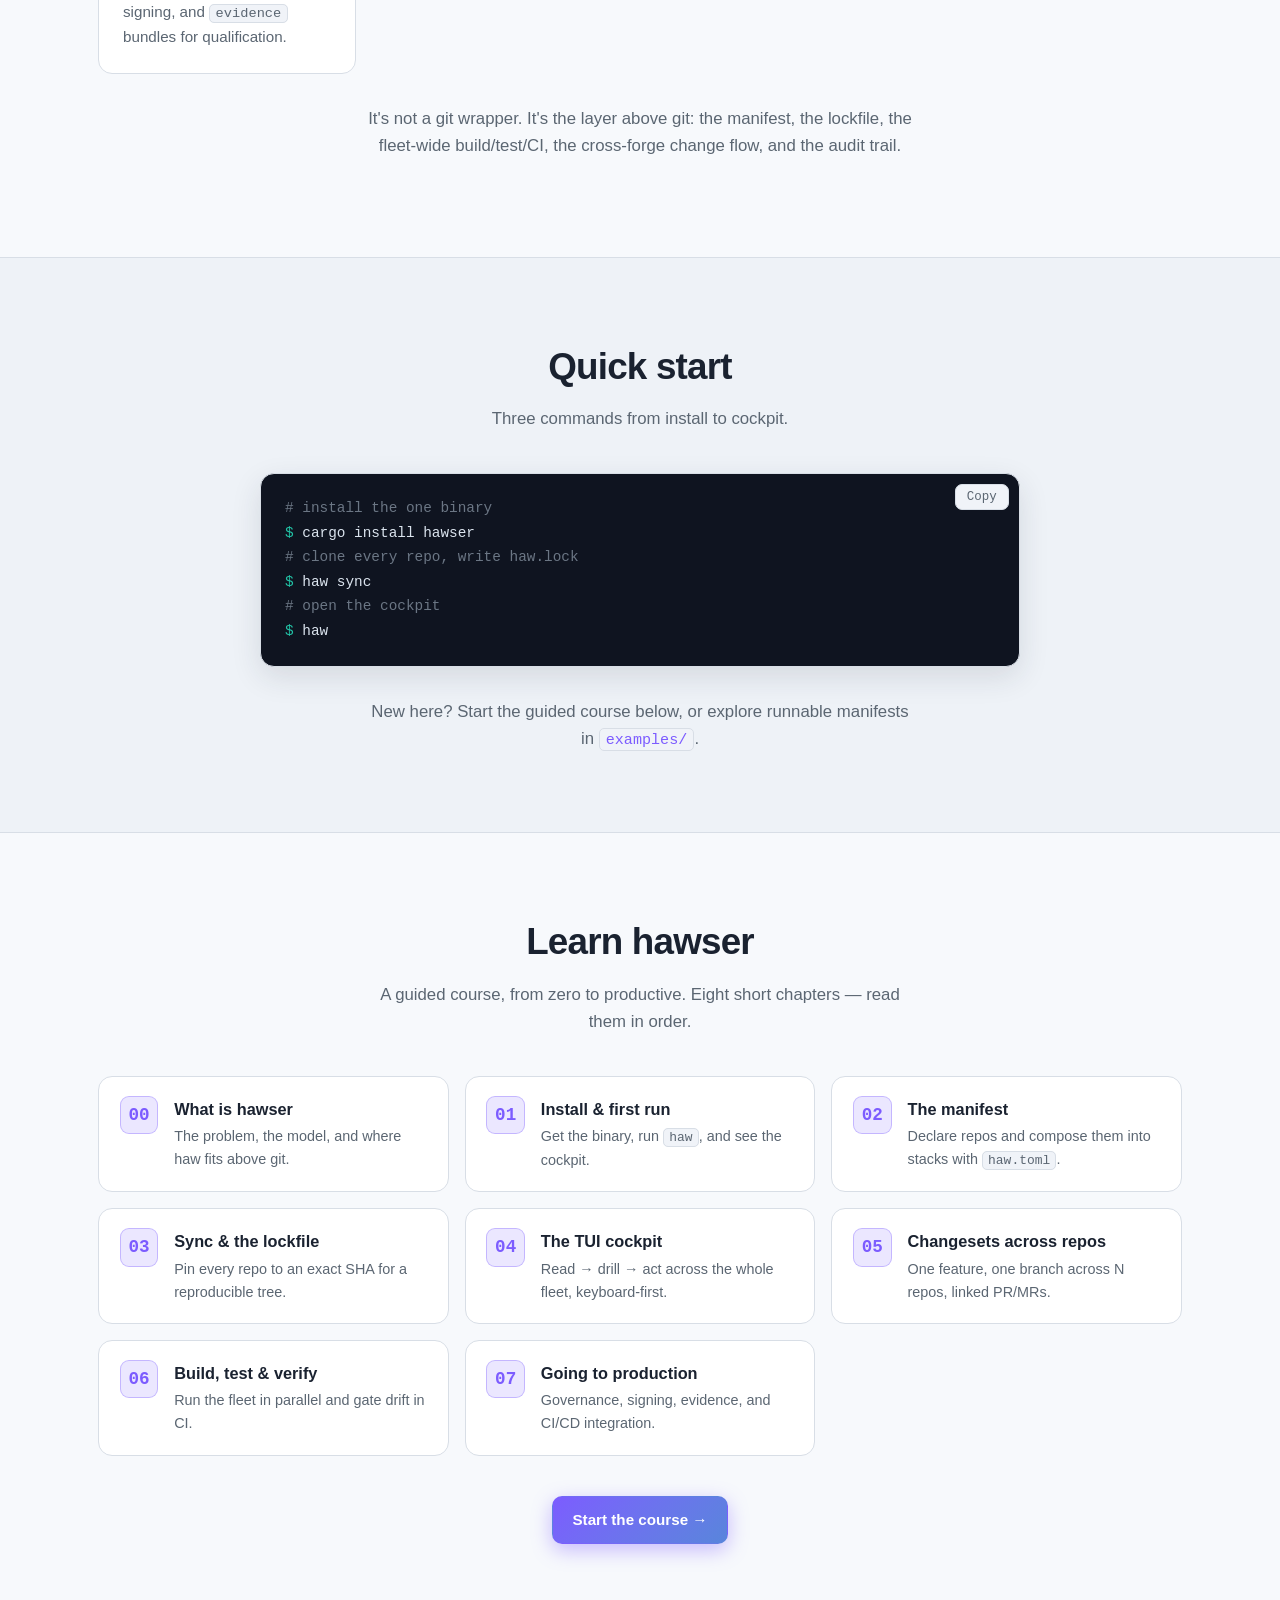
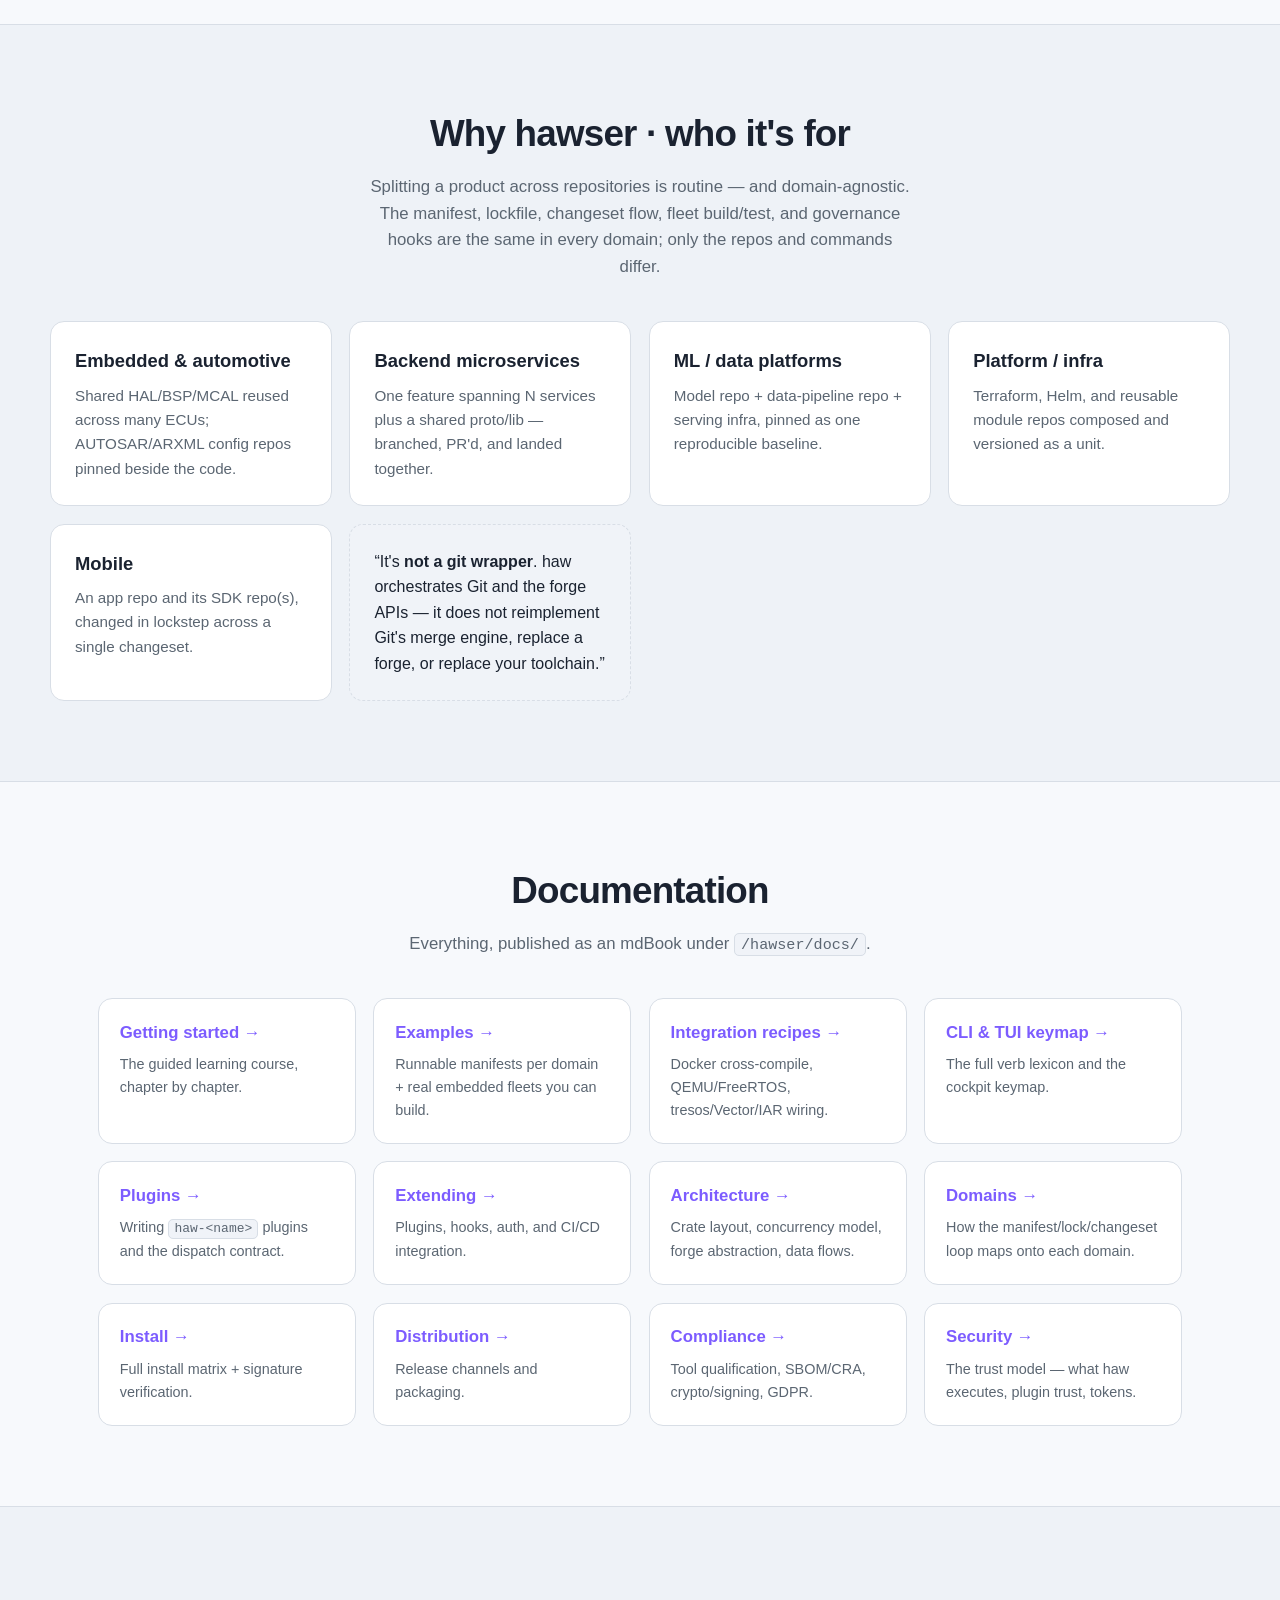
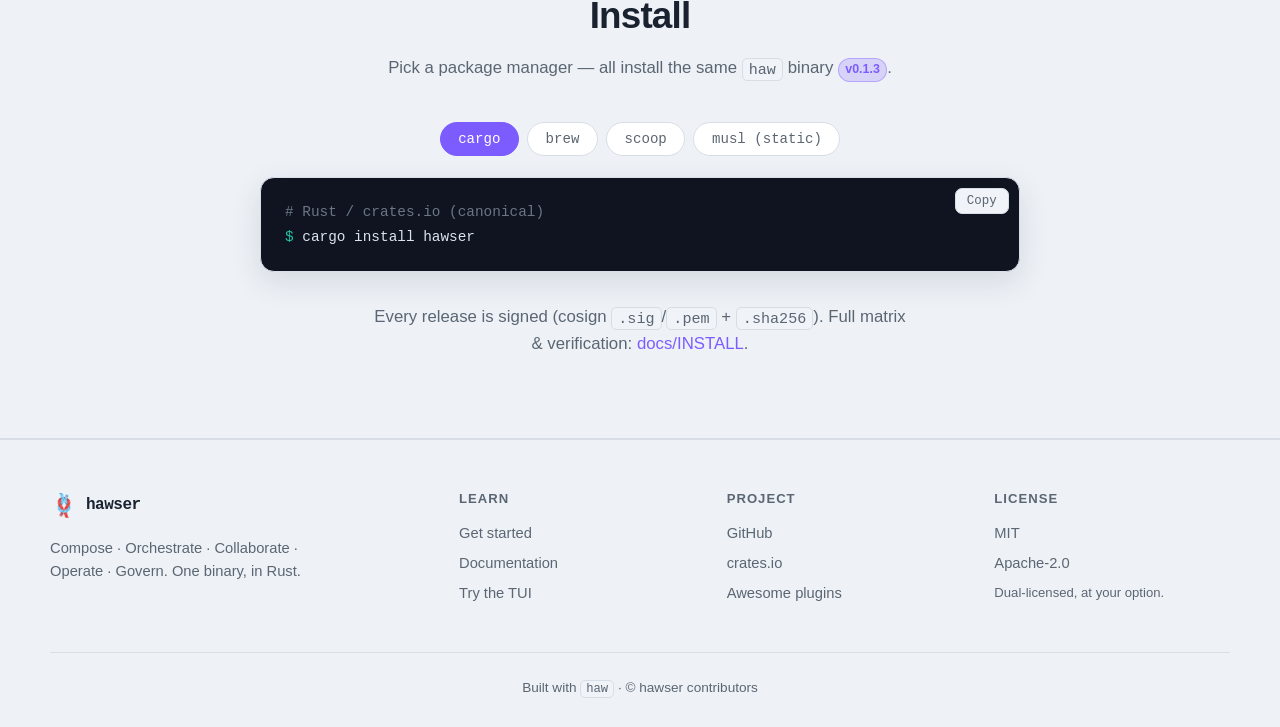
==== commit 3eb3721b: "landing: lead the marketing page with the compose wedge + embed the promo video in the hero — frustr" ====
--- a/landing/index.html
+++ b/landing/index.html
@@ -3,11 +3,11 @@
 <head>
 <meta charset="utf-8">
 <meta name="viewport" content="width=device-width, initial-scale=1">
-<title>hawser — one binary to compose, orchestrate & govern a multi-repo stack</title>
-<meta name="description" content="Compose a software stack from many Git repos, pin it to a lockfile, and drive every cross-repo PR, review, and CI run from one keyboard cockpit. One binary. In Rust.">
+<title>hawser — pin your multi-repo stack to one lockfile</title>
+<meta name="description" content="haw pins your whole multi-repo stack to one lockfile — so you, your CI, and your teammate check out the identical tree, every time. One binary. In Rust.">
 <meta name="color-scheme" content="dark light">
-<meta property="og:title" content="hawser — the layer above git for multi-repo teams">
-<meta property="og:description" content="Compose a stack from many Git repos, pin it to a lockfile, and drive every cross-repo PR, review, and CI run from one keyboard cockpit. One binary. In Rust.">
+<meta property="og:title" content="hawser — pin your multi-repo stack to one lockfile">
+<meta property="og:description" content="Your product lives in 10 repos. Which commits go together? haw pins them all to one lockfile — identical tree, everywhere. One binary. In Rust.">
 <meta property="og:image" content="hawser-comic.jpeg">
 <meta property="og:type" content="website">
 <link rel="stylesheet" href="styles.css">
@@ -37,12 +37,12 @@
 <section class="hero">
   <div class="hero-inner">
     <div class="hero-copy">
-      <p class="eyebrow">One binary · in Rust · <span class="badge">v0.1.3</span></p>
-      <h1>The layer <em>above</em> git for multi-repo teams.</h1>
+      <p class="eyebrow">One binary · in Rust · <span class="badge">v0.1.7</span></p>
+      <h1>Your product lives in 10 repos.<br><em>Which commits go together?</em></h1>
       <p class="tagline">
-        Compose a software stack from many Git repos, pin it to a lockfile, and drive
-        every cross-repo PR, review, and CI run from one keyboard cockpit — one binary,
-        in Rust.
+        <code>haw</code> pins your whole multi-repo stack to one lockfile — so you, your
+        CI, and your teammate check out the <strong>identical</strong> tree, every time.
+        One binary, in Rust.
       </p>
       <div class="cta-row">
         <a class="btn btn-primary" href="/hawser/docs/learn/00-what-is-hawser.html">Get started →</a>
@@ -53,7 +53,14 @@
       <p class="hero-note">No submodules · no detached HEADs · no symlinks · no Python runtime.</p>
     </div>
     <div class="hero-art">
-      <img src="hawser-comic.jpeg" alt="hawser — the beam that binds the repos" loading="eager" width="720" height="720">
+      <video
+        src="/hawser/docs/assets/hawser-promo.mp4"
+        poster="hawser-comic.jpeg"
+        autoplay loop muted playsinline controls
+        width="720"
+        style="width:100%;max-width:720px;border-radius:14px;box-shadow:0 24px 70px rgba(0,0,0,.45)">
+        <img src="hawser-comic.jpeg" alt="hawser — the beam that binds the repos" width="720" height="720">
+      </video>
     </div>
   </div>
 </section>
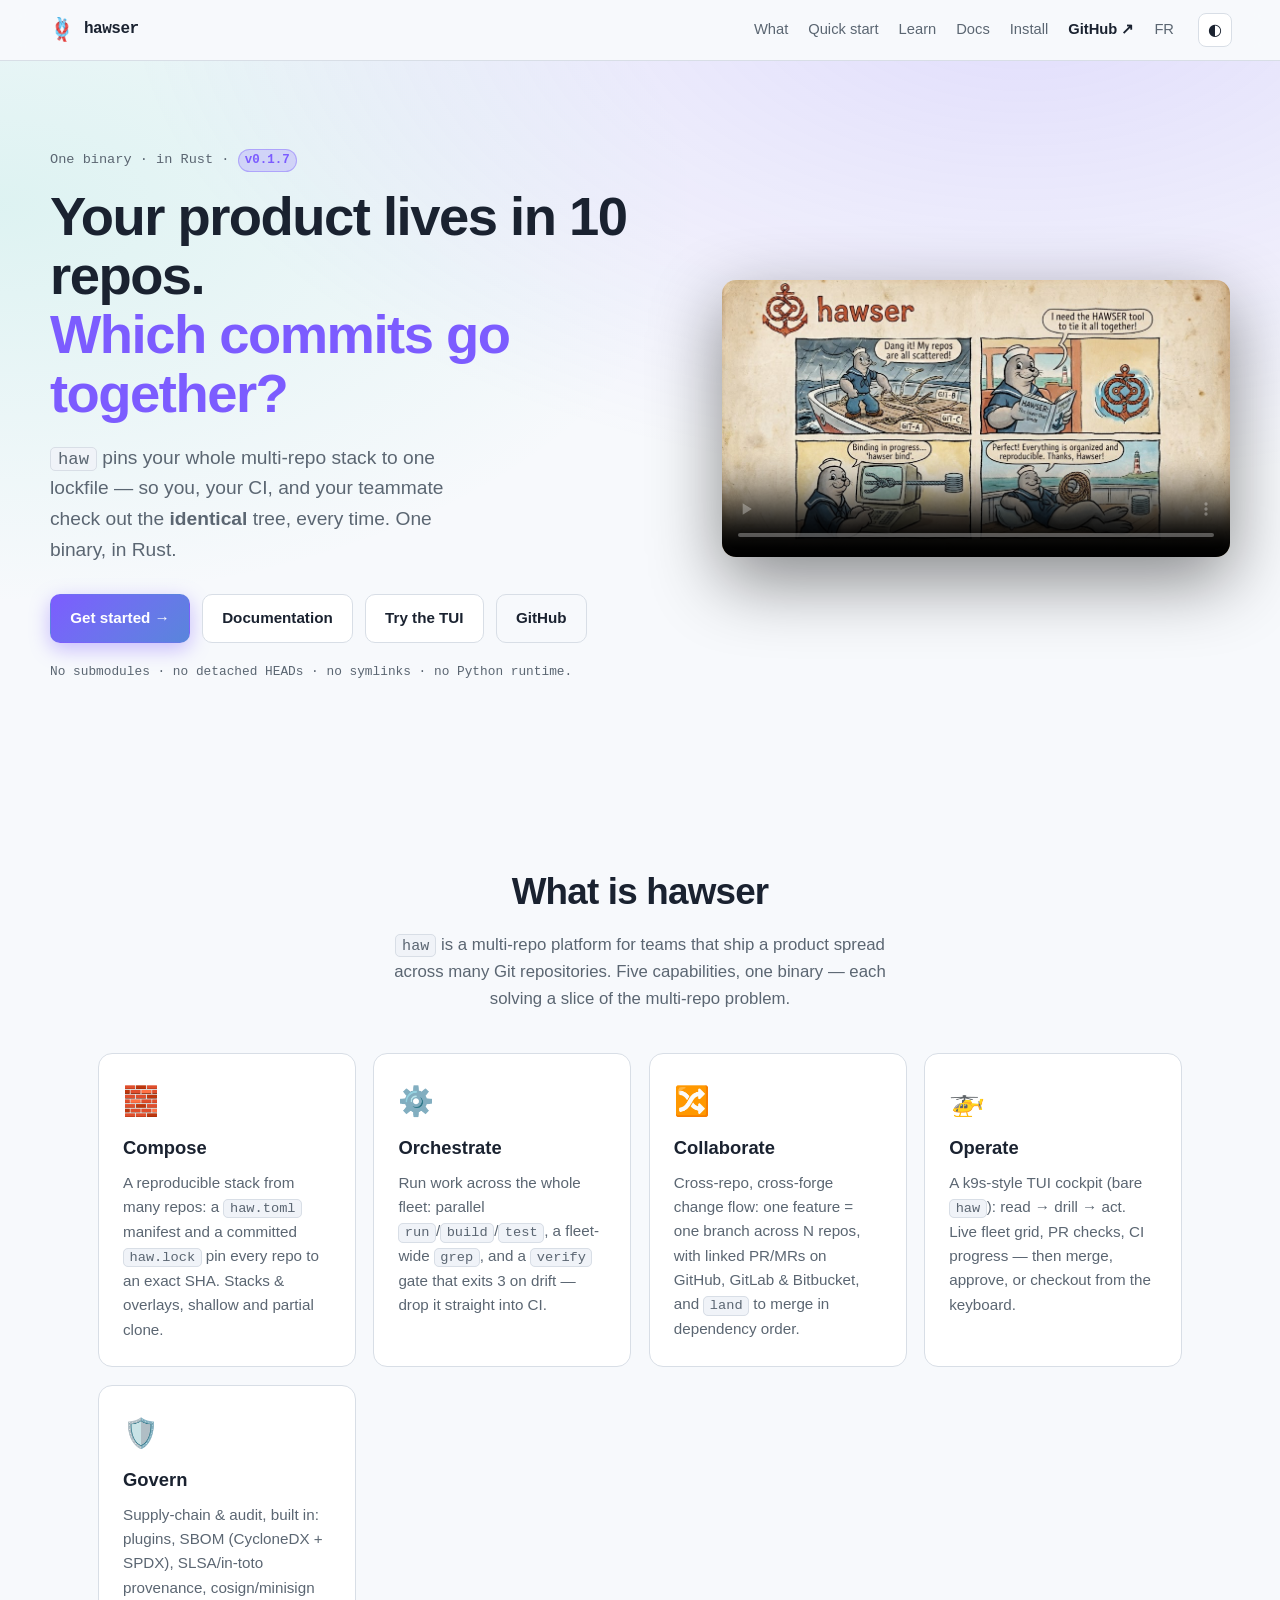
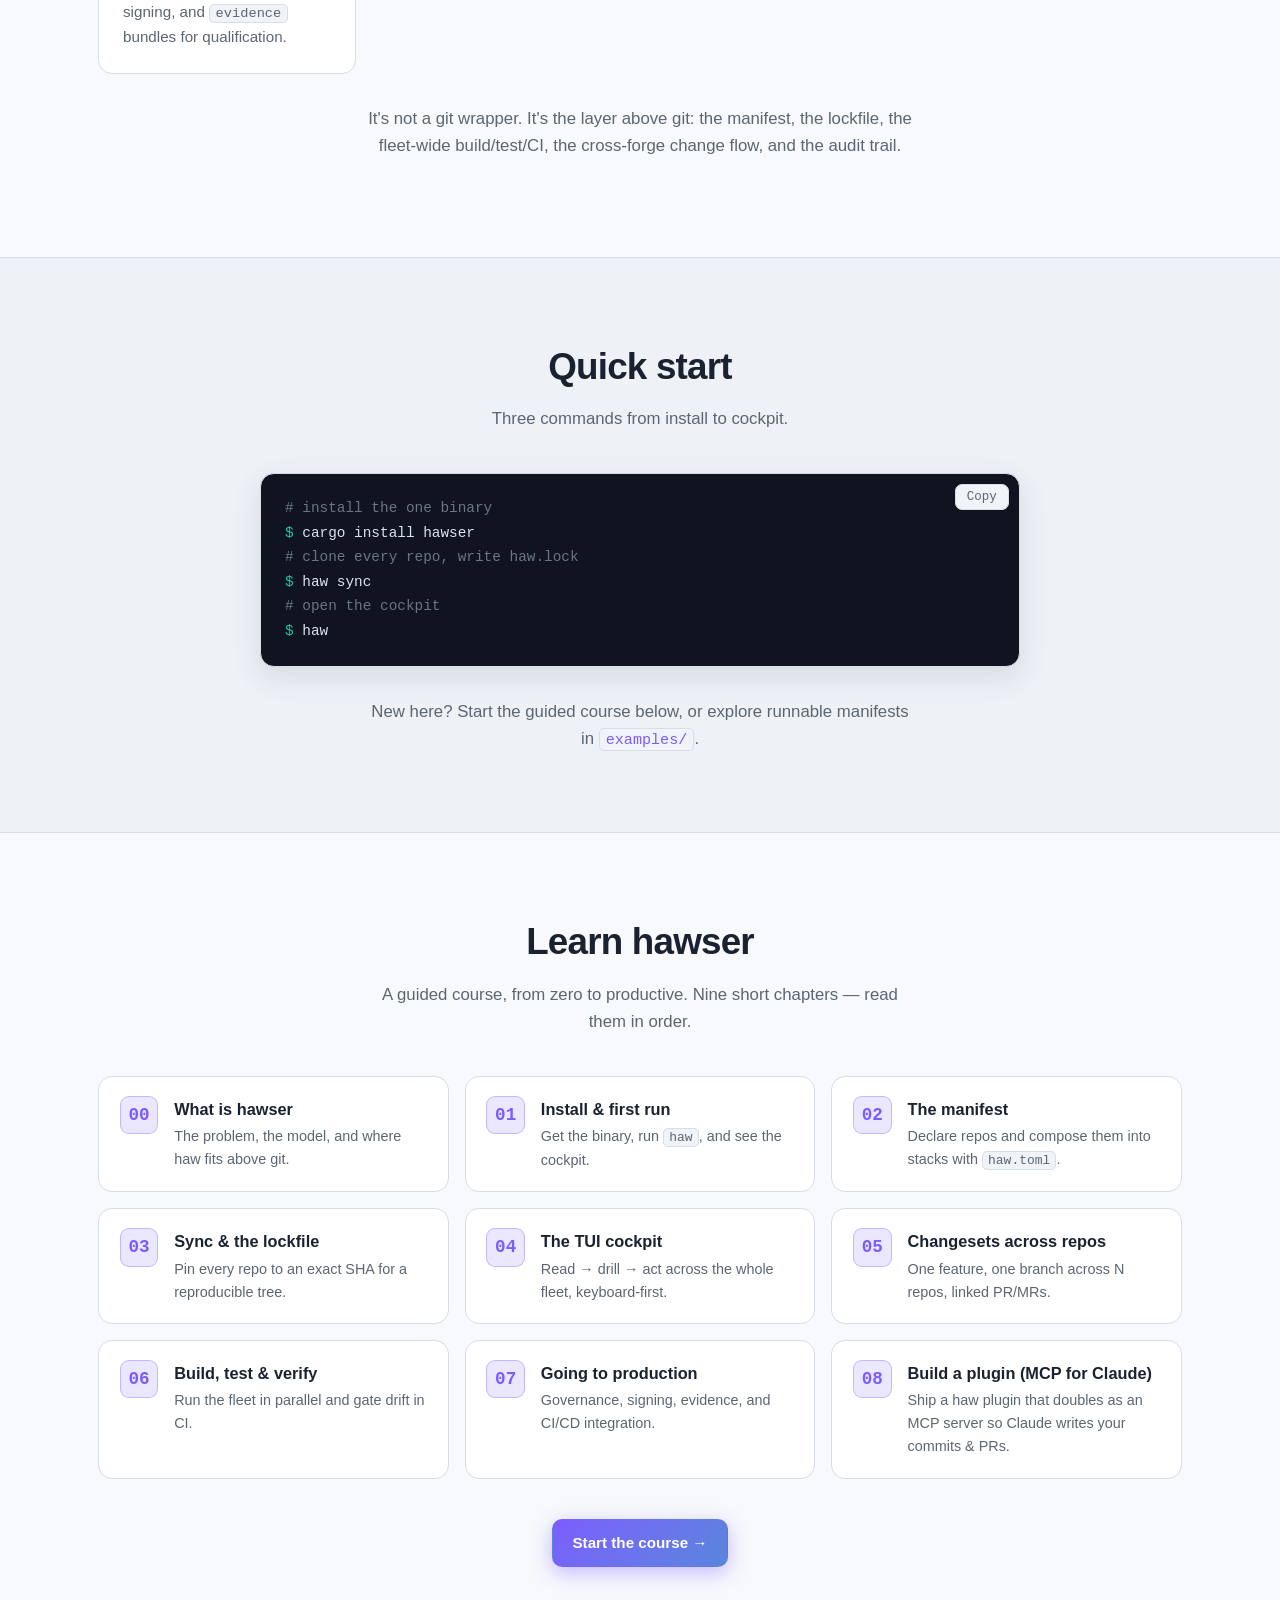
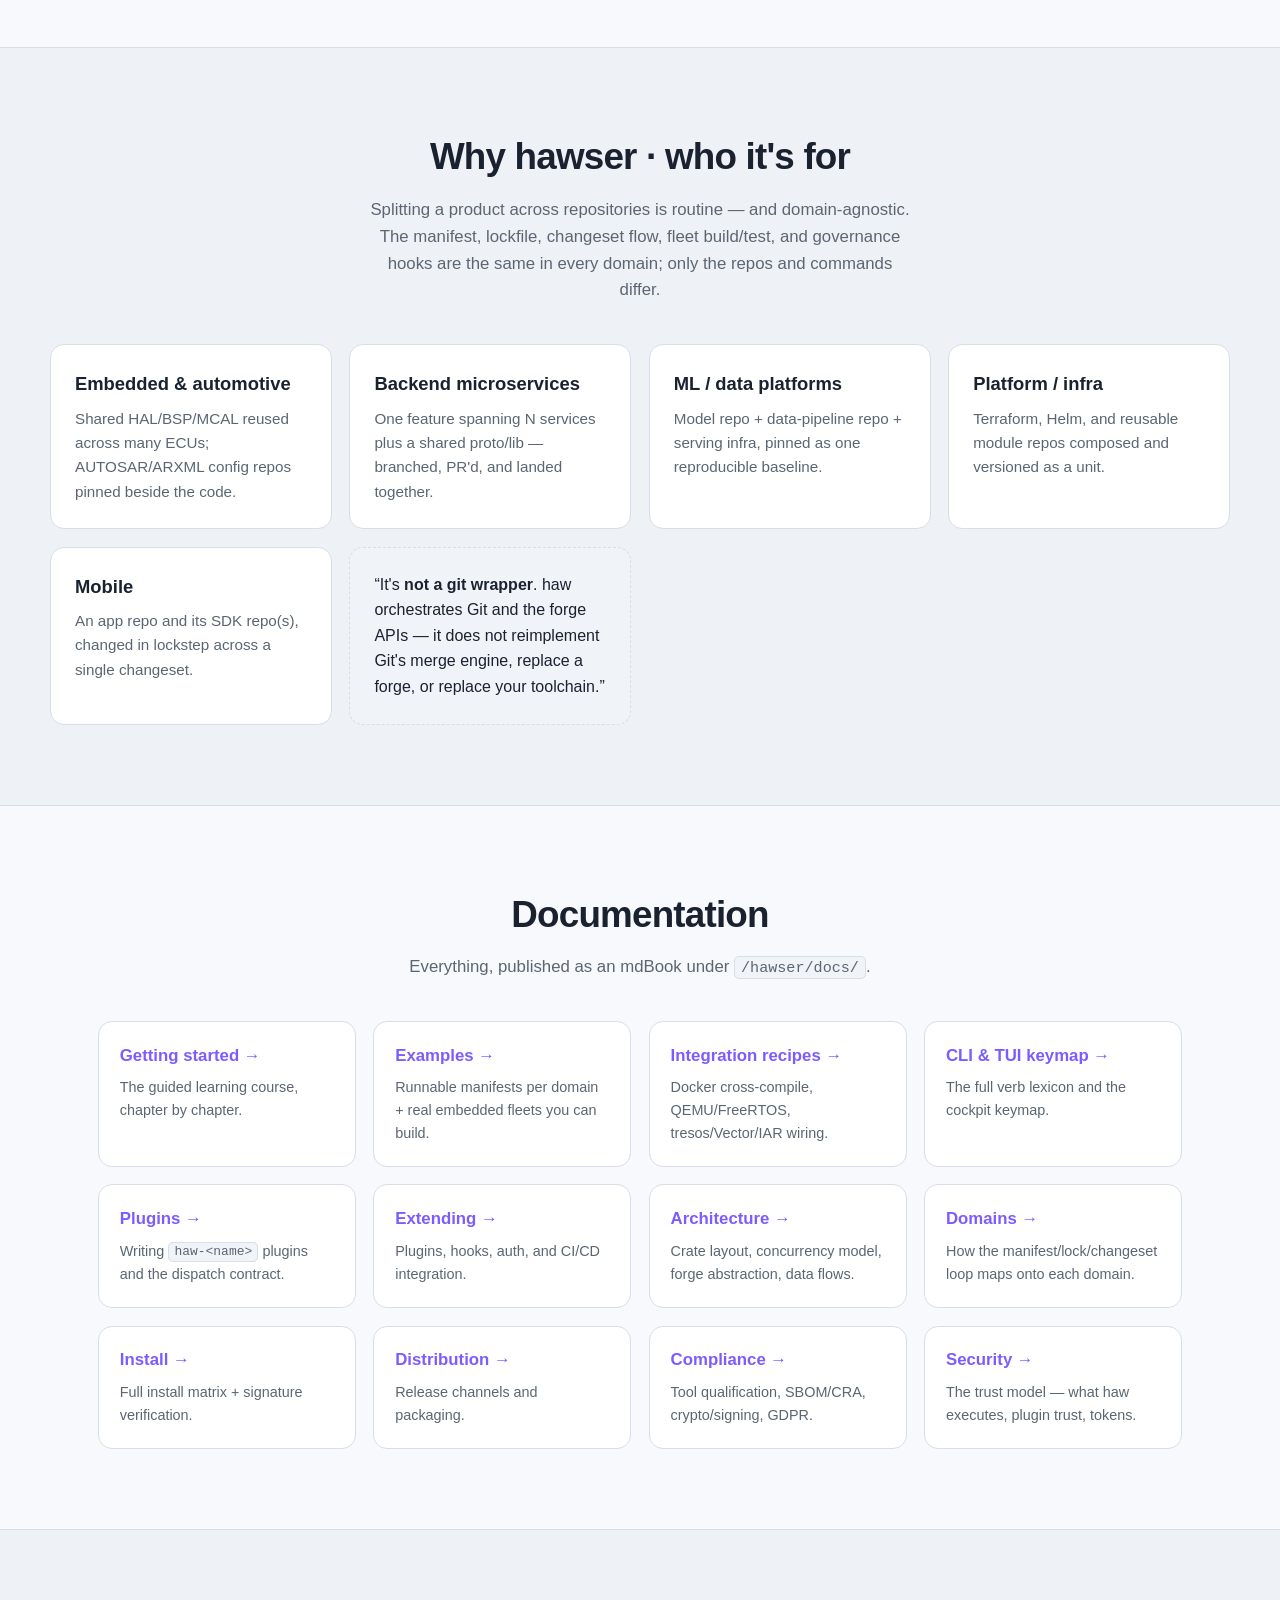
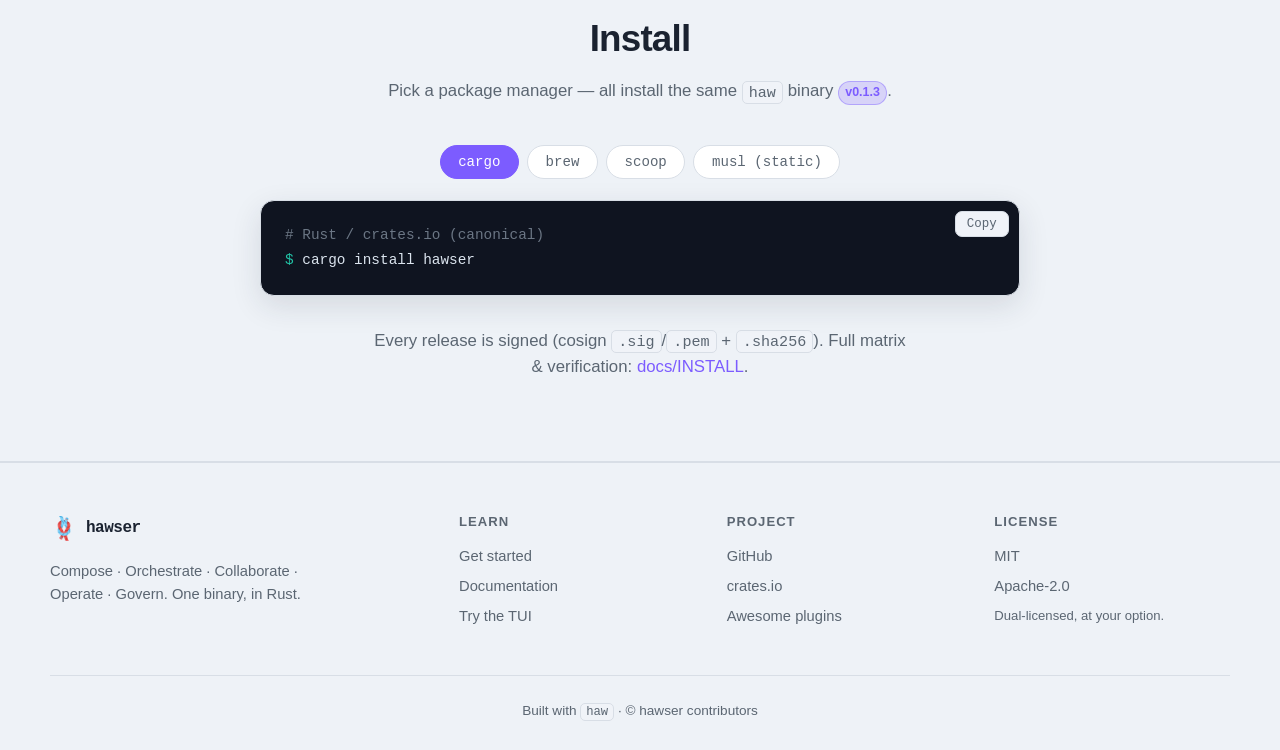
==== commit 9023d080: "seo: absolute OG/Twitter cards, canonical + hreflang, robots + sitemap" ====
--- a/landing/index.html
+++ b/landing/index.html
@@ -6,10 +6,22 @@
 <title>hawser — pin your multi-repo stack to one lockfile</title>
 <meta name="description" content="haw pins your whole multi-repo stack to one lockfile — so you, your CI, and your teammate check out the identical tree, every time. One binary. In Rust.">
 <meta name="color-scheme" content="dark light">
+<meta name="keywords" content="multi-repo, monorepo, reproducible builds, lockfile, git submodules, stacked PRs, cross-repo pull requests, version control, Rust, TUI, CLI, developer tools">
+<link rel="canonical" href="https://nastwinns.github.io/hawser/">
+<link rel="alternate" hreflang="en" href="https://nastwinns.github.io/hawser/">
+<link rel="alternate" hreflang="fr" href="https://nastwinns.github.io/hawser/fr/">
+<meta property="og:locale" content="en_US">
 <meta property="og:title" content="hawser — pin your multi-repo stack to one lockfile">
 <meta property="og:description" content="Your product lives in 10 repos. Which commits go together? haw pins them all to one lockfile — identical tree, everywhere. One binary. In Rust.">
-<meta property="og:image" content="hawser-comic.jpeg">
+<meta property="og:image" content="https://nastwinns.github.io/hawser/hawser-comic.jpeg">
+<meta property="og:image:alt" content="hawser — the beam that binds the repos">
+<meta property="og:url" content="https://nastwinns.github.io/hawser/">
+<meta property="og:site_name" content="hawser">
 <meta property="og:type" content="website">
+<meta name="twitter:card" content="summary_large_image">
+<meta name="twitter:title" content="hawser — pin your multi-repo stack to one lockfile">
+<meta name="twitter:description" content="haw pins your whole multi-repo stack to one lockfile — identical tree, everywhere. One binary. In Rust.">
+<meta name="twitter:image" content="https://nastwinns.github.io/hawser/hawser-comic.jpeg">
 <link rel="stylesheet" href="styles.css">
 <link rel="icon" href="data:image/svg+xml,<svg xmlns='http://www.w3.org/2000/svg' viewBox='0 0 100 100'><text y='.9em' font-size='90'>🪢</text></svg>">
 </head>
@@ -27,6 +39,7 @@
     <a href="#docs">Docs</a>
     <a href="#install">Install</a>
     <a href="https://github.com/Nastwinns/hawser" class="nav-gh" rel="noopener">GitHub ↗</a>
+    <a href="/hawser/fr/" class="nav-lang" hreflang="fr" title="Version française">FR</a>
   </nav>
   <button id="theme-toggle" class="theme-toggle" aria-label="Toggle light/dark theme" title="Toggle theme">◐</button>
 </header>
@@ -135,7 +148,7 @@
 <section id="learn" class="section">
   <div class="section-head">
     <h2>Learn hawser</h2>
-    <p class="lede">A guided course, from zero to productive. Eight short chapters — read them in order.</p>
+    <p class="lede">A guided course, from zero to productive. Nine short chapters — read them in order.</p>
   </div>
   <ol class="course">
     <li class="course-step">
@@ -184,6 +197,12 @@
       <a href="/hawser/docs/learn/07-going-to-production.html">
         <span class="step-num">07</span>
         <span class="step-body"><strong>Going to production</strong><span>Governance, signing, evidence, and CI/CD integration.</span></span>
+      </a>
+    </li>
+    <li class="course-step">
+      <a href="/hawser/docs/learn/08-build-a-plugin-mcp.html">
+        <span class="step-num">08</span>
+        <span class="step-body"><strong>Build a plugin (MCP for Claude)</strong><span>Ship a haw plugin that doubles as an MCP server so Claude writes your commits &amp; PRs.</span></span>
       </a>
     </li>
   </ol>
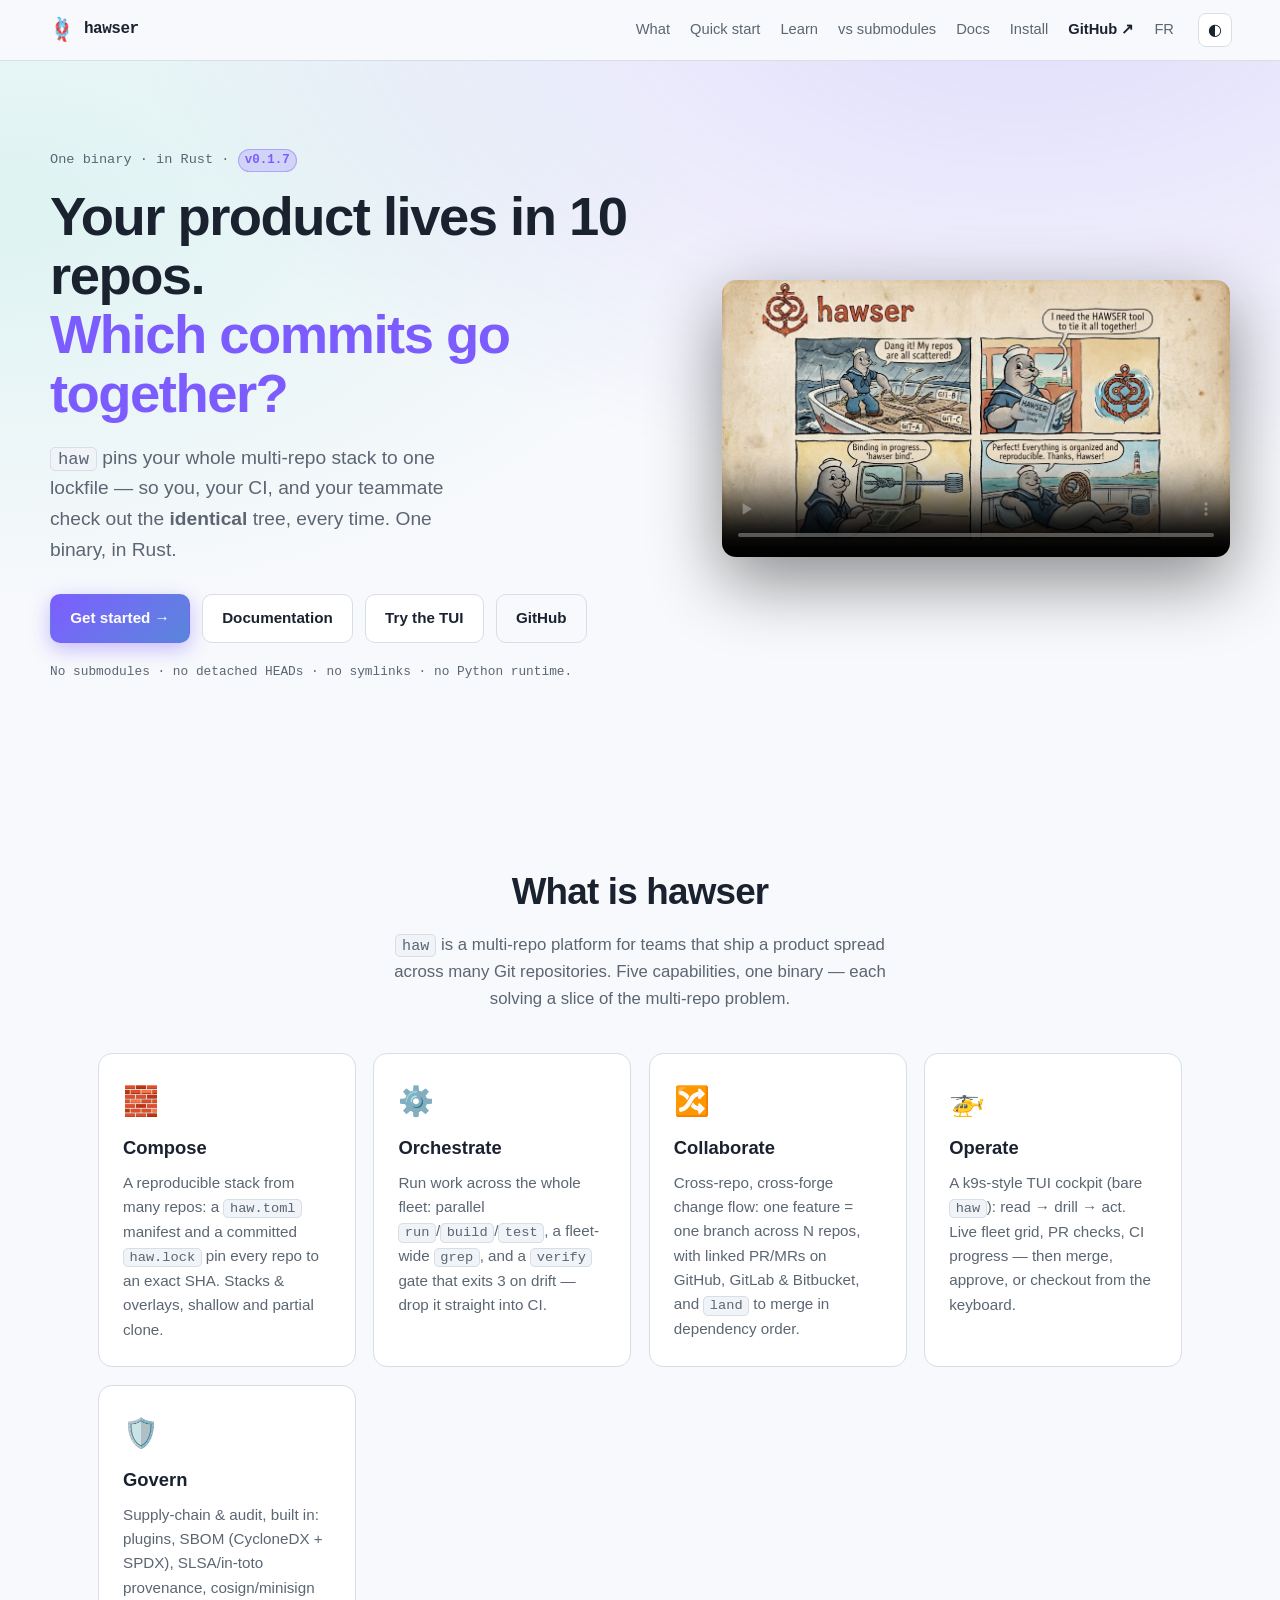
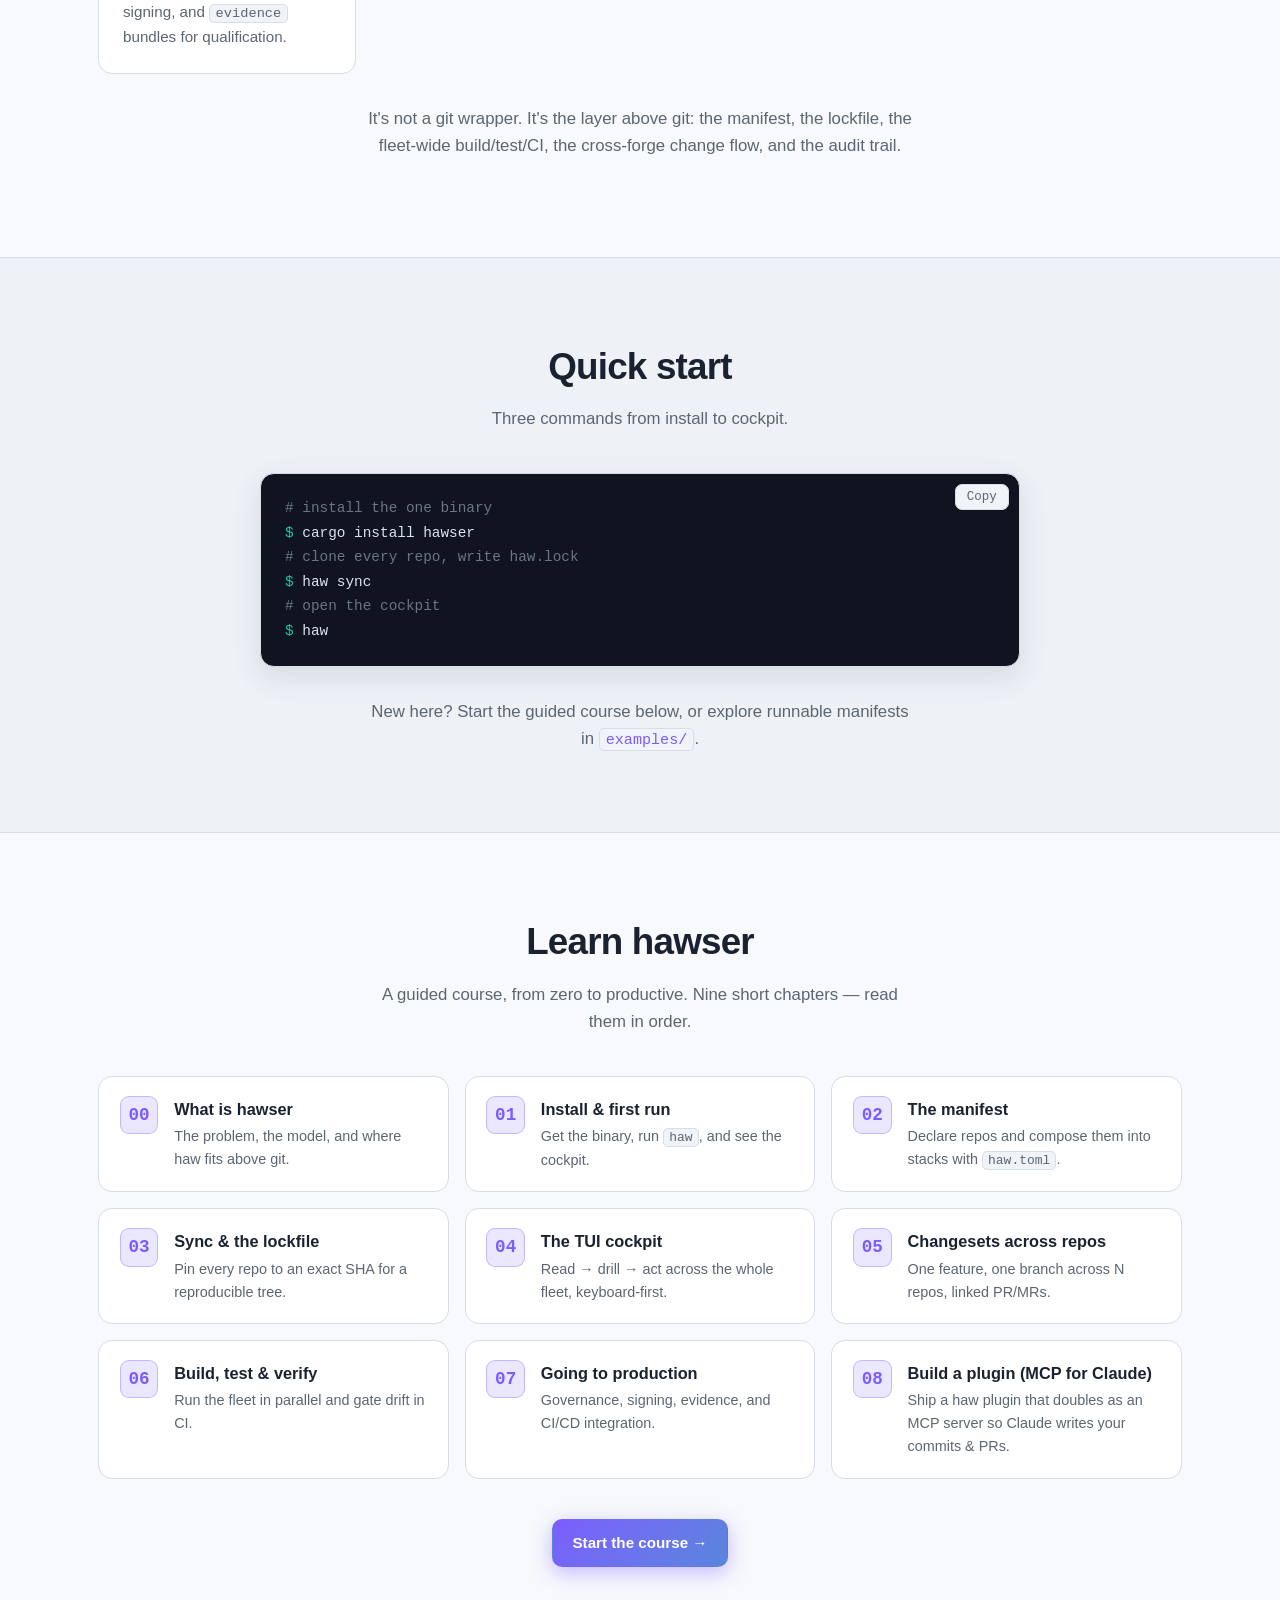
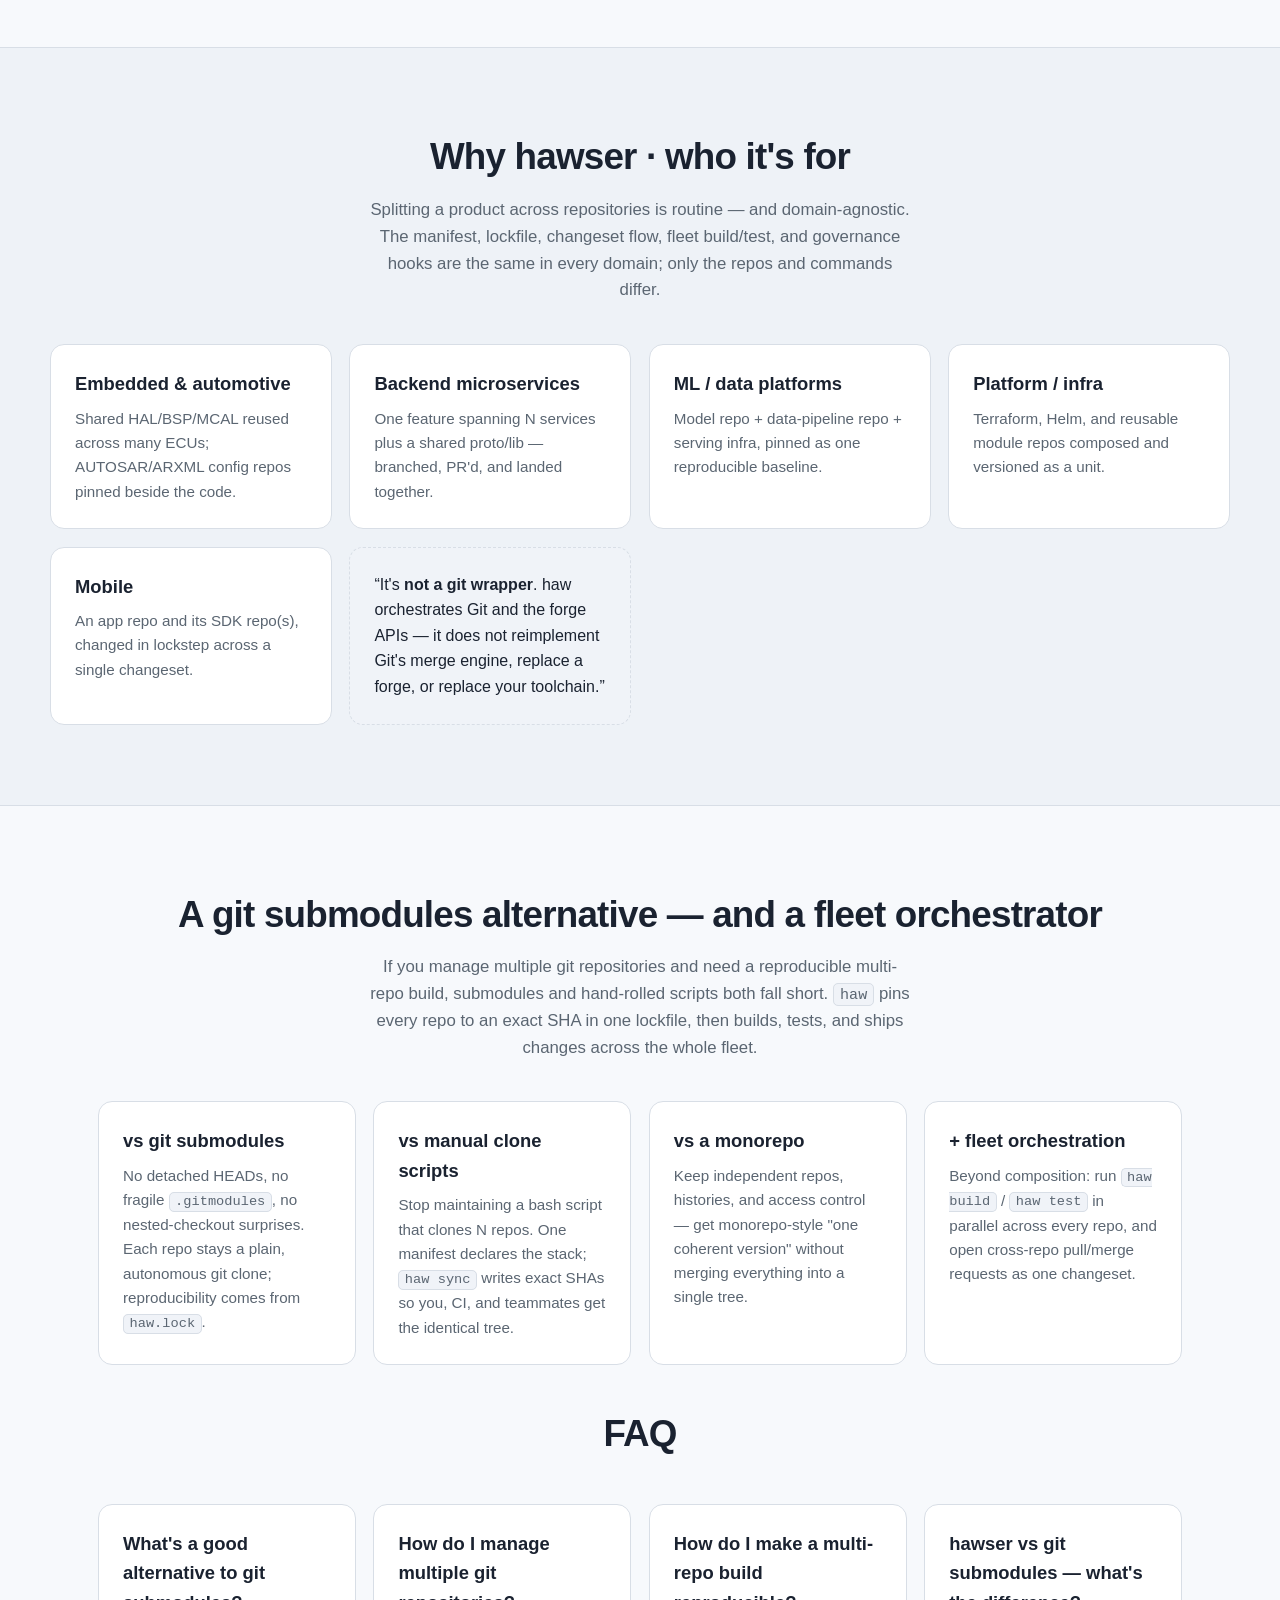
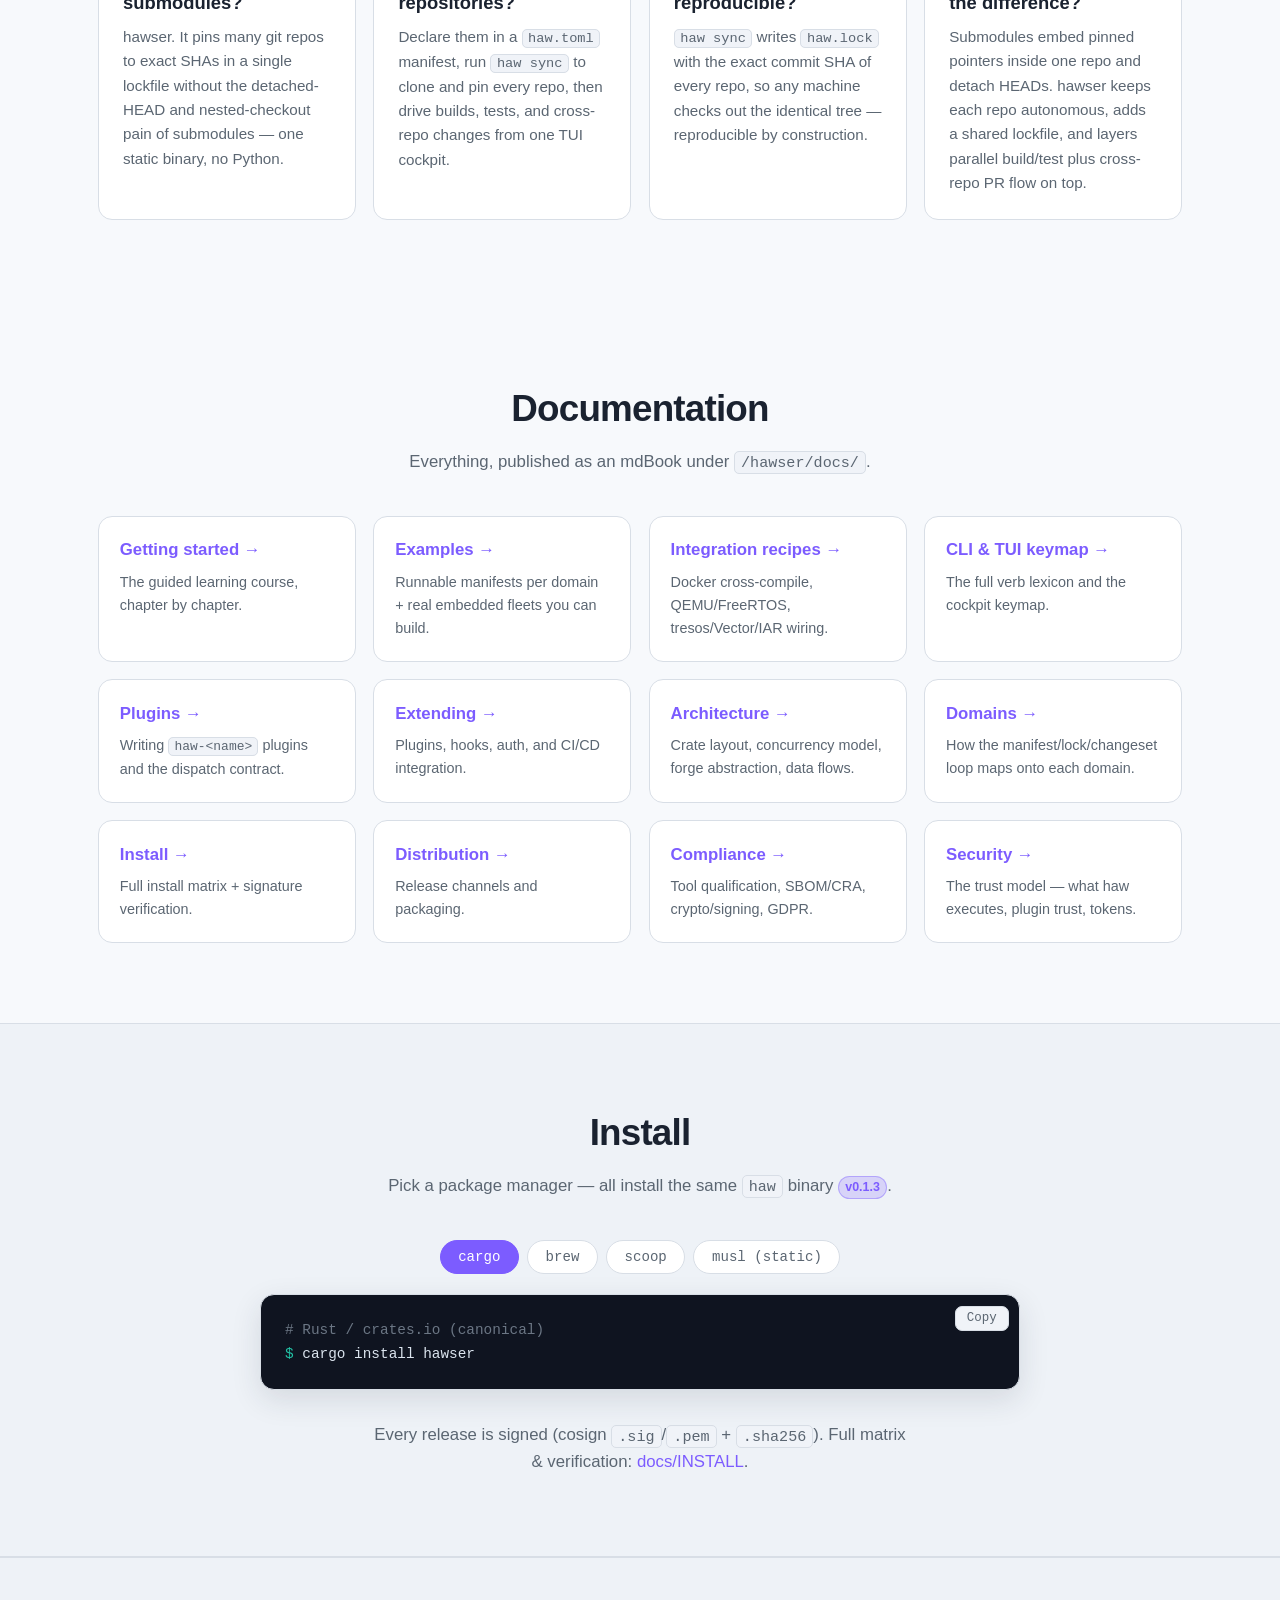
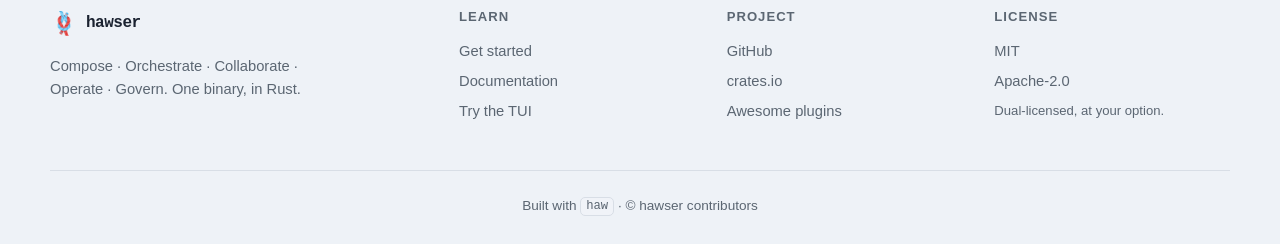
==== commit 9c37b824: "seo: add submodules-alternative section + FAQ schema (en/fr) + launch copy" ====
--- a/landing/index.html
+++ b/landing/index.html
@@ -3,6 +3,7 @@
 <head>
 <meta charset="utf-8">
 <meta name="viewport" content="width=device-width, initial-scale=1">
+<meta name="google-site-verification" content="xtpUJsQR0klIbsq2GmdD5SAc_nLCqytprBz4rDVgSE8">
 <title>hawser — pin your multi-repo stack to one lockfile</title>
 <meta name="description" content="haw pins your whole multi-repo stack to one lockfile — so you, your CI, and your teammate check out the identical tree, every time. One binary. In Rust.">
 <meta name="color-scheme" content="dark light">
@@ -36,6 +37,7 @@
     <a href="#what">What</a>
     <a href="#quickstart">Quick start</a>
     <a href="#learn">Learn</a>
+    <a href="#compare">vs submodules</a>
     <a href="#docs">Docs</a>
     <a href="#install">Install</a>
     <a href="https://github.com/Nastwinns/hawser" class="nav-gh" rel="noopener">GitHub ↗</a>
@@ -248,6 +250,107 @@
   </div>
 </section>
 
+<!-- ============ COMPARE / SEO ============ -->
+<section id="compare" class="section">
+  <div class="section-head">
+    <h2>A git submodules alternative — and a fleet orchestrator</h2>
+    <p class="lede">
+      If you manage multiple git repositories and need a reproducible multi-repo build,
+      submodules and hand-rolled scripts both fall short. <code>haw</code> pins every repo to
+      an exact SHA in one lockfile, then builds, tests, and ships changes across the whole fleet.
+    </p>
+  </div>
+  <div class="grid cards-domains">
+    <article class="card">
+      <h3>vs git submodules</h3>
+      <p>No detached HEADs, no fragile <code>.gitmodules</code>, no nested-checkout surprises.
+      Each repo stays a plain, autonomous git clone; reproducibility comes from <code>haw.lock</code>.</p>
+    </article>
+    <article class="card">
+      <h3>vs manual clone scripts</h3>
+      <p>Stop maintaining a bash script that clones N repos. One manifest declares the stack;
+      <code>haw sync</code> writes exact SHAs so you, CI, and teammates get the identical tree.</p>
+    </article>
+    <article class="card">
+      <h3>vs a monorepo</h3>
+      <p>Keep independent repos, histories, and access control — get monorepo-style
+      "one coherent version" without merging everything into a single tree.</p>
+    </article>
+    <article class="card">
+      <h3>+ fleet orchestration</h3>
+      <p>Beyond composition: run <code>haw build</code> / <code>haw test</code> in parallel across
+      every repo, and open cross-repo pull/merge requests as one changeset.</p>
+    </article>
+  </div>
+
+  <div class="section-head" style="margin-top:2.5rem">
+    <h2>FAQ</h2>
+  </div>
+  <div class="grid cards-domains">
+    <article class="card">
+      <h3>What's a good alternative to git submodules?</h3>
+      <p>hawser. It pins many git repos to exact SHAs in a single lockfile without the detached-HEAD
+      and nested-checkout pain of submodules — one static binary, no Python.</p>
+    </article>
+    <article class="card">
+      <h3>How do I manage multiple git repositories?</h3>
+      <p>Declare them in a <code>haw.toml</code> manifest, run <code>haw sync</code> to clone and pin
+      every repo, then drive builds, tests, and cross-repo changes from one TUI cockpit.</p>
+    </article>
+    <article class="card">
+      <h3>How do I make a multi-repo build reproducible?</h3>
+      <p><code>haw sync</code> writes <code>haw.lock</code> with the exact commit SHA of every repo, so
+      any machine checks out the identical tree — reproducible by construction.</p>
+    </article>
+    <article class="card">
+      <h3>hawser vs git submodules — what's the difference?</h3>
+      <p>Submodules embed pinned pointers inside one repo and detach HEADs. hawser keeps each repo
+      autonomous, adds a shared lockfile, and layers parallel build/test plus cross-repo PR flow on top.</p>
+    </article>
+  </div>
+</section>
+
+<script type="application/ld+json">
+{
+  "@context": "https://schema.org",
+  "@type": "FAQPage",
+  "mainEntity": [
+    {
+      "@type": "Question",
+      "name": "What's a good alternative to git submodules?",
+      "acceptedAnswer": {
+        "@type": "Answer",
+        "text": "hawser. It pins many git repos to exact SHAs in a single lockfile without the detached-HEAD and nested-checkout pain of submodules — one static binary, no Python."
+      }
+    },
+    {
+      "@type": "Question",
+      "name": "How do I manage multiple git repositories?",
+      "acceptedAnswer": {
+        "@type": "Answer",
+        "text": "Declare them in a haw.toml manifest, run haw sync to clone and pin every repo, then drive builds, tests, and cross-repo changes from one TUI cockpit."
+      }
+    },
+    {
+      "@type": "Question",
+      "name": "How do I make a multi-repo build reproducible?",
+      "acceptedAnswer": {
+        "@type": "Answer",
+        "text": "haw sync writes haw.lock with the exact commit SHA of every repo, so any machine checks out the identical tree — reproducible by construction."
+      }
+    },
+    {
+      "@type": "Question",
+      "name": "hawser vs git submodules — what's the difference?",
+      "acceptedAnswer": {
+        "@type": "Answer",
+        "text": "Submodules embed pinned pointers inside one repo and detach HEADs. hawser keeps each repo autonomous, adds a shared lockfile, and layers parallel build/test plus cross-repo PR flow on top."
+      }
+    }
+  ]
+}
+</script>
+
 <!-- ============ DOCS INDEX ============ -->
 <section id="docs" class="section">
   <div class="section-head">
